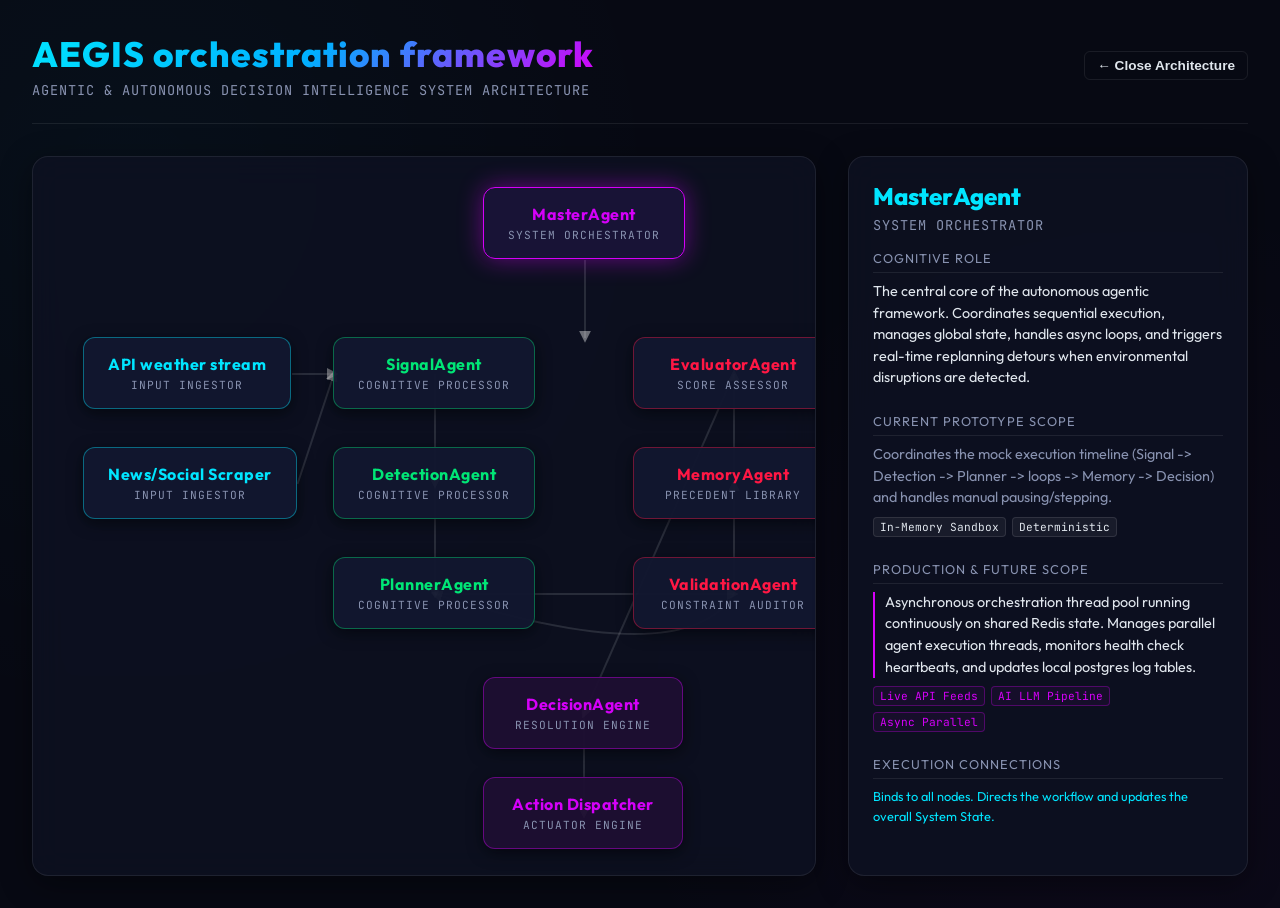
==== frontend/architecture.html @ 8988a990 "feat(architecture): add system architecture flowchart page and endpoint" ====
<!DOCTYPE html>
<html lang="en">
<head>
    <meta charset="UTF-8">
    <meta name="viewport" content="width=device-width, initial-scale=1.0">
    <title>AEGIS: System Architecture & Agentic Orchestration</title>
    <!-- Google Fonts -->
    <link rel="preconnect" href="https://fonts.googleapis.com">
    <link rel="preconnect" href="https://fonts.gstatic.com" crossorigin>
    <link href="https://fonts.googleapis.com/css2?family=JetBrains+Mono:wght@400;500;700&family=Outfit:wght@300;400;600;800&display=swap" rel="stylesheet">
    <style>
        :root {
            --bg-dark: #070913;
            --card-bg: rgba(13, 17, 34, 0.85);
            --border-color: rgba(255, 255, 255, 0.08);
            
            --color-cyan: #00e5ff;
            --color-green: #00e676;
            --color-amber: #ffea00;
            --color-red: #ff1744;
            --color-purple: #d500f9;
            --color-text: #e0e6ed;
            --color-text-dim: #8892b0;
            
            --font-outfit: 'Outfit', sans-serif;
            --font-mono: 'JetBrains Mono', monospace;
        }

        * {
            box-sizing: border-box;
            margin: 0;
            padding: 0;
        }

        body {
            background-color: var(--bg-dark);
            color: var(--color-text);
            font-family: var(--font-outfit);
            min-height: 100vh;
            overflow-x: hidden;
            background-image: 
                radial-gradient(circle at 10% 20%, rgba(0, 229, 255, 0.03) 0%, transparent 40%),
                radial-gradient(circle at 90% 80%, rgba(213, 0, 249, 0.03) 0%, transparent 40%);
            padding: 2rem;
        }

        .container {
            max-width: 1600px;
            margin: 0 auto;
        }

        header {
            margin-bottom: 2rem;
            border-bottom: 1px solid var(--border-color);
            padding-bottom: 1.5rem;
            display: flex;
            justify-content: space-between;
            align-items: center;
        }

        h1 {
            font-size: 2.2rem;
            font-weight: 800;
            letter-spacing: 1px;
            background: linear-gradient(135deg, var(--color-cyan) 0%, #00b0ff 50%, var(--color-purple) 100%);
            -webkit-background-clip: text;
            -webkit-text-fill-color: transparent;
        }

        .subtitle {
            font-family: var(--font-mono);
            font-size: 0.85rem;
            color: var(--color-text-dim);
            text-transform: uppercase;
            letter-spacing: 1px;
            margin-top: 5px;
        }

        .layout {
            display: grid;
            grid-template-columns: 1fr 400px;
            gap: 2rem;
            min-height: calc(100vh - 180px);
        }

        /* Flowchart Panel */
        .flowchart-panel {
            background: var(--card-bg);
            border: 1px solid var(--border-color);
            border-radius: 16px;
            padding: 2rem;
            position: relative;
            overflow: auto;
            min-height: 650px;
            box-shadow: 0 8px 32px 0 rgba(0, 0, 0, 0.4);
            backdrop-filter: blur(16px);
        }

        /* Node Styling */
        .node-group {
            position: absolute;
            display: flex;
            flex-direction: column;
            align-items: center;
            z-index: 10;
        }

        .node {
            background: rgba(18, 24, 48, 0.95);
            border: 1px solid rgba(255, 255, 255, 0.1);
            border-radius: 12px;
            padding: 1rem 1.5rem;
            min-width: 200px;
            text-align: center;
            cursor: pointer;
            box-shadow: 0 4px 15px rgba(0, 0, 0, 0.5);
            transition: all 0.3s cubic-bezier(0.4, 0, 0.2, 1);
        }

        .node:hover {
            border-color: var(--color-cyan);
            box-shadow: 0 0 20px rgba(0, 229, 255, 0.3);
            transform: translateY(-4px);
        }

        .node.active {
            border-color: var(--color-purple) !important;
            box-shadow: 0 0 25px rgba(213, 0, 249, 0.45) !important;
            background: rgba(26, 21, 56, 0.95) !important;
        }

        .node-title {
            font-weight: 700;
            font-size: 1rem;
            letter-spacing: 0.5px;
            margin-bottom: 4px;
        }

        .node-type {
            font-family: var(--font-mono);
            font-size: 0.7rem;
            text-transform: uppercase;
            letter-spacing: 1px;
            color: var(--color-text-dim);
        }

        /* Node Colors */
        .node-master .node { border-color: rgba(213, 0, 249, 0.4); background: rgba(30, 15, 50, 0.95); }
        .node-master .node-title { color: var(--color-purple); }
        
        .node-ingest .node { border-color: rgba(0, 229, 255, 0.4); }
        .node-ingest .node-title { color: var(--color-cyan); }

        .node-core .node { border-color: rgba(0, 230, 118, 0.4); }
        .node-core .node-title { color: var(--color-green); }

        .node-audit .node { border-color: rgba(255, 23, 68, 0.4); }
        .node-audit .node-title { color: var(--color-red); }

        /* SVG Connections Overlay */
        .connections-svg {
            position: absolute;
            top: 0;
            left: 0;
            width: 100%;
            height: 100%;
            z-index: 1;
            pointer-events: none;
        }

        .connection-line {
            fill: none;
            stroke: rgba(255, 255, 255, 0.12);
            stroke-width: 2;
            transition: stroke 0.3s ease, stroke-width 0.3s ease;
        }

        .connection-line.highlight {
            stroke: var(--color-cyan);
            stroke-width: 3;
            filter: drop-shadow(0 0 4px var(--color-cyan));
        }

        /* Details Side Panel */
        .details-panel {
            background: var(--card-bg);
            border: 1px solid var(--border-color);
            border-radius: 16px;
            padding: 1.5rem;
            display: flex;
            flex-direction: column;
            gap: 1.5rem;
            box-shadow: 0 8px 32px 0 rgba(0, 0, 0, 0.4);
            backdrop-filter: blur(16px);
            height: 100%;
        }

        .detail-section-title {
            font-size: 0.8rem;
            text-transform: uppercase;
            letter-spacing: 1px;
            color: var(--color-text-dim);
            border-bottom: 1px solid var(--border-color);
            padding-bottom: 6px;
            margin-bottom: 8px;
        }

        .detail-text {
            font-size: 0.9rem;
            line-height: 1.5;
            color: var(--color-text);
        }

        .detail-badge-group {
            display: flex;
            flex-wrap: wrap;
            gap: 6px;
            margin-top: 8px;
        }

        .detail-badge {
            background: rgba(255, 255, 255, 0.05);
            border: 1px solid rgba(255, 255, 255, 0.1);
            border-radius: 4px;
            padding: 2px 6px;
            font-size: 0.7rem;
            font-family: var(--font-mono);
        }

        .future-badge {
            border-color: rgba(213, 0, 249, 0.3);
            color: var(--color-purple);
            background: rgba(213, 0, 249, 0.05);
        }

        .btn-back {
            background: transparent;
            border: 1px solid var(--border-color);
            color: var(--color-text);
            padding: 6px 12px;
            border-radius: 6px;
            cursor: pointer;
            font-weight: 600;
            font-size: 0.85rem;
            transition: all 0.3s ease;
        }

        .btn-back:hover {
            border-color: var(--color-cyan);
            color: var(--color-cyan);
        }

        /* Positions of nodes manually set to form a grid */
        #node-master { top: 30px; left: 450px; }
        
        /* Input/Ingestion Column */
        #node-weather { top: 180px; left: 50px; }
        #node-unrest { top: 290px; left: 50px; }
        
        /* Pipeline Flow */
        #node-signal { top: 180px; left: 300px; }
        #node-detection { top: 290px; left: 300px; }
        #node-planner { top: 400px; left: 300px; }
        
        /* Auditing & Evaluation */
        #node-validation { top: 400px; left: 600px; }
        #node-memory { top: 290px; left: 600px; }
        #node-evaluator { top: 180px; left: 600px; }
        
        /* Final Output */
        #node-decision { top: 520px; left: 450px; }
        #node-dispatch { top: 620px; left: 450px; }
    </style>
</head>
<body>
    <div class="container">
        <header>
            <div>
                <h1>AEGIS orchestration framework</h1>
                <div class="subtitle">Agentic & Autonomous Decision Intelligence System Architecture</div>
            </div>
            <button class="btn-back" onclick="window.close()">← Close Architecture</button>
        </header>

        <div class="layout">
            <!-- Flowchart Canvas -->
            <div class="flowchart-panel" id="canvas-container">
                <svg class="connections-svg" id="svg-canvas">
                    <!-- Connections will be drawn dynamically -->
                </svg>

                <!-- ORCHESTRATOR -->
                <div class="node-group node-master" id="node-master" data-node="master">
                    <div class="node">
                        <div class="node-title">MasterAgent</div>
                        <div class="node-type">System Orchestrator</div>
                    </div>
                </div>

                <!-- INPUT INGESTORS -->
                <div class="node-group node-ingest" id="node-weather" data-node="weather">
                    <div class="node">
                        <div class="node-title">API weather stream</div>
                        <div class="node-type">Input Ingestor</div>
                    </div>
                </div>
                <div class="node-group node-ingest" id="node-unrest" data-node="unrest">
                    <div class="node">
                        <div class="node-title">News/Social Scraper</div>
                        <div class="node-type">Input Ingestor</div>
                    </div>
                </div>

                <!-- PIPELINE PROCESSORS -->
                <div class="node-group node-core" id="node-signal" data-node="signal">
                    <div class="node">
                        <div class="node-title">SignalAgent</div>
                        <div class="node-type">Cognitive Processor</div>
                    </div>
                </div>
                <div class="node-group node-core" id="node-detection" data-node="detection">
                    <div class="node">
                        <div class="node-title">DetectionAgent</div>
                        <div class="node-type">Cognitive Processor</div>
                    </div>
                </div>
                <div class="node-group node-core" id="node-planner" data-node="planner">
                    <div class="node">
                        <div class="node-title">PlannerAgent</div>
                        <div class="node-type">Cognitive Processor</div>
                    </div>
                </div>

                <!-- AUDITING & EVALUATION -->
                <div class="node-group node-audit" id="node-validation" data-node="validation">
                    <div class="node">
                        <div class="node-title">ValidationAgent</div>
                        <div class="node-type">Constraint Auditor</div>
                    </div>
                </div>
                <div class="node-group node-audit" id="node-memory" data-node="memory">
                    <div class="node">
                        <div class="node-title">MemoryAgent</div>
                        <div class="node-type">Precedent Library</div>
                    </div>
                </div>
                <div class="node-group node-audit" id="node-evaluator" data-node="evaluator">
                    <div class="node">
                        <div class="node-title">EvaluatorAgent</div>
                        <div class="node-type">Score Assessor</div>
                    </div>
                </div>

                <!-- FINAL OUTPUT & ACTUATION -->
                <div class="node-group node-master" id="node-decision" data-node="decision">
                    <div class="node">
                        <div class="node-title">DecisionAgent</div>
                        <div class="node-type">Resolution Engine</div>
                    </div>
                </div>
                <div class="node-group node-master" id="node-dispatch" data-node="dispatch">
                    <div class="node">
                        <div class="node-title">Action Dispatcher</div>
                        <div class="node-type">Actuator Engine</div>
                    </div>
                </div>
            </div>

            <!-- Details Panel -->
            <div class="details-panel" id="details-panel">
                <div style="text-align: center; margin-top: 5rem; color: var(--color-text-dim);">
                    <p style="font-size: 1.5rem; margin-bottom: 1rem;">📐</p>
                    <p>Click on any architectural node to view details on its connections, role, and main project scope.</p>
                </div>
            </div>
        </div>
    </div>

    <script>
        const nodesData = {
            master: {
                title: "MasterAgent",
                type: "System Orchestrator",
                role: "The central core of the autonomous agentic framework. Coordinates sequential execution, manages global state, handles async loops, and triggers real-time replanning detours when environmental disruptions are detected.",
                prototype: "Coordinates the mock execution timeline (Signal -> Detection -> Planner -> loops -> Memory -> Decision) and handles manual pausing/stepping.",
                future: "Asynchronous orchestration thread pool running continuously on shared Redis state. Manages parallel agent execution threads, monitors health check heartbeats, and updates local postgres log tables.",
                connections: "Binds to all nodes. Directs the workflow and updates the overall System State."
            },
            weather: {
                title: "API Weather Feeds",
                type: "Input Ingestor",
                role: "An automated external ingestion layer designed to feed real-time environmental data streams directly into the decision pipelines.",
                prototype: "Ingests preset rainfall rates (mm/h) and water level estimates (meters) depending on the selected Scenario Variant (A/B/C).",
                future: "Live external integrations with NOAA, OpenWeatherMap APIs, and IoT water level sensors located along vulnerable rivers to fetch real-time indicators every 60 seconds.",
                connections: "Feeds normalized water and rainfall metrics to the SignalAgent."
            },
            unrest: {
                title: "News & Social Scraper",
                type: "Input Ingestor",
                role: "Autonomous ingestion stream that monitors crowd unrest, social strikes, and incident anomalies to alert local dispatchers.",
                prototype: "Simulates crowd size and unrest indices (0 to 100) based on selected presets, with manual injections like Bridge Collapse or Riot Outbreak.",
                future: "Active web scrapers connecting to the X (Twitter) API, local news RSS feeds, and Reddit forums to extract real-time crowd agitation, public sentiment, and geological news spikes using LLM parsing.",
                connections: "Feeds normalized unrest indices and disruption markers to the SignalAgent."
            },
            signal: {
                title: "SignalAgent",
                type: "Cognitive Processor",
                role: "Receives raw environmental and social feeds, filters noise, normalizes metrics, and maps coordinates to prepare data structures for threat detection.",
                prototype: "Maps simple rainfall and unrest variables to TaskState.",
                future: "Geospatial vector mapping, aligning localized IoT sensors with sector zones on GIS coordinates.",
                connections: "Receives feeds from Ingestors; feeds normalized variables to DetectionAgent."
            },
            detection: {
                title: "DetectionAgent",
                type: "Cognitive Processor",
                role: "Calculates the multi-hazard severity index, detects limit breaches, and escalates the Alert State (Green, Amber, Red) based on predefined risk curves.",
                prototype: "Computes a static threat severity index using standard hazard thresholds.",
                future: "LSTM-based predictive threat curve forecasting, predicting river breaches and crowd escalation indices 3 hours before they happen.",
                connections: "Receives inputs from SignalAgent; triggers alert signals to MasterAgent."
            },
            planner: {
                title: "PlannerAgent",
                type: "Cognitive Processor",
                role: "Drafts multiple alternative evacuation and safety plans (Fastest, Safest, Balanced) based on active resource parameters.",
                prototype: "Returns 3 structured plan presets using standard descriptions, costs, durations, and steps.",
                future: "Active GPT-4/Claude LLM calls generating custom action sequences, resource allocation tables, and customized step durations in real-time based on the exact telemetry profile.",
                connections: "Receives inputs from DetectionAgent; passes drafted plans to ValidationAgent."
            },
            validation: {
                title: "ValidationAgent",
                type: "Constraint Auditor",
                role: "Audits plans against hard constraints (e.g. max budget limits, safety risk limits, and escort requirements) and flags compliance failures.",
                prototype: "Enforces a $220k budget ceiling, risk limit of 4.0, and checks for tactical escorts when unrest exceeds 70%. Triggers a correction loop back to the planner on failure.",
                future: "Complex legal rule compliance engine mapping state evacuation rules, military protocols, and real-time helicopter wind limits.",
                connections: "Audits output from PlannerAgent; loops back to Planner on failure; passes verified plans to MemoryAgent."
            },
            memory: {
                title: "MemoryAgent",
                type: "Precedent Library",
                role: "Queries historical case databases, calculates vector similarity distances relative to current crisis parameters, and retrieves matching outcomes to recommend strategies.",
                prototype: "Compares current metrics against 3 historic crisis cases (CASE-101, 102, 103), boosting matching plan scores by +5.0 points.",
                future: "Vector databases (like Pinecone/Milvus) storing thousands of global disaster outcomes, providing advanced case-based retrieval.",
                connections: "Receives audited plans; updates plan scores with memory boosts; feeds to EvaluatorAgent."
            },
            evaluator: {
                title: "EvaluatorAgent",
                type: "Score Assessor",
                role: "Performs multi-criteria assessment of all valid plans using weighted variables (e.g., speed, safety, cost, population coverage).",
                prototype: "Calculates aggregate scores mathematically using weights defined in config.",
                future: "LLM-driven qualitative scoring matching environmental variables and historical efficiency metrics.",
                connections: "Receives boosted evaluations; calculates final score matrix; feeds to DecisionAgent."
            },
            decision: {
                title: "DecisionAgent",
                type: "Resolution Engine",
                role: "Final arbiter of the system. Resolves rankings, selected optimal recommendations, explains rejected alternatives, and drafts fallback instructions if all plans fail validation.",
                prototype: "Invokes mock LLM to rank the plans, justify choice, and supply fallback escalation text under Variant C.",
                future: "Multi-modal deliberative LLM agent analyzing live drone feeds, budget spreadsheets, and compliance audits to generate comprehensive mission briefings and explainability reports.",
                connections: "Receives final scoring matrix; publishes recommendation; feeds to Action Dispatcher."
            },
            dispatch: {
                title: "Action Dispatcher",
                type: "Actuator Engine",
                role: "Translates the recommended strategy into physical actions, triggers warning dispatch systems, and allocates rescue assets.",
                prototype: "Displays selected strategy and step details on the dashboard UI.",
                future: "Automated API warning alerts (SMS/EAS broadcast), triggers smart contracts for emergency budget release, and dispatches GPS waypoint routes to autonomous drones and emergency vehicles.",
                connections: "Receives recommendation from DecisionAgent; executes actions in the environment."
            }
        };

        // Draw connections
        const connections = [
            { from: 'node-master', to: 'node-signal' },
            { from: 'node-weather', to: 'node-signal' },
            { from: 'node-unrest', to: 'node-signal' },
            { from: 'node-signal', to: 'node-detection' },
            { from: 'node-detection', to: 'node-planner' },
            { from: 'node-planner', to: 'node-validation' },
            { from: 'node-validation', to: 'node-planner', loop: true }, // loop back
            { from: 'node-validation', to: 'node-memory' },
            { from: 'node-memory', to: 'node-evaluator' },
            { from: 'node-evaluator', to: 'node-decision' },
            { from: 'node-decision', to: 'node-dispatch' }
        ];

        function drawConnections() {
            const svg = document.getElementById('svg-canvas');
            svg.innerHTML = ''; // Clear previous

            // Add arrow markers
            const defs = document.createElementNS("http://www.w3.org/2000/svg", "defs");
            defs.innerHTML = `
                <marker id="arrow" viewBox="0 0 10 10" refX="6" refY="5" markerWidth="6" markerHeight="6" orient="auto-start-reverse">
                    <path d="M 0 0 L 10 5 L 0 10 z" fill="rgba(255,255,255,0.4)" />
                </marker>
                <marker id="arrow-highlight" viewBox="0 0 10 10" refX="6" refY="5" markerWidth="6" markerHeight="6" orient="auto-start-reverse">
                    <path d="M 0 0 L 10 5 L 0 10 z" fill="#00e5ff" />
                </marker>
            `;
            svg.appendChild(defs);

            connections.forEach((conn, index) => {
                const fromEl = document.getElementById(conn.from);
                const toEl = document.getElementById(conn.to);
                
                if (!fromEl || !toEl) return;

                const fromRect = fromEl.getBoundingClientRect();
                const toRect = toEl.getBoundingClientRect();
                const canvasRect = document.getElementById('canvas-container').getBoundingClientRect();

                // Compute local coordinates relative to the canvas container
                const x1 = (fromRect.left - canvasRect.left) + fromRect.width / 2;
                const y1 = (fromRect.top - canvasRect.top) + fromRect.height / 2;
                const x2 = (toRect.left - canvasRect.left) + toRect.width / 2;
                const y2 = (toRect.top - canvasRect.top) + toRect.height / 2;

                const path = document.createElementNS("http://www.w3.org/2000/svg", "path");
                
                let dStr = "";
                if (conn.loop) {
                    // Loop line (Validation -> Planner curve)
                    const controlX = (x1 + x2) / 2 + 100;
                    const controlY = (y1 + y2) / 2 + 80;
                    dStr = `M ${x1} ${y1} Q ${controlX} ${controlY} ${x2} ${y2}`;
                } else {
                    // Straight or orthogonal line
                    if (conn.from === 'node-weather' || conn.from === 'node-unrest') {
                        // Inflow bends
                        dStr = `M ${x1 + fromRect.width/2} ${y1} L ${x2 - toRect.width/2} ${y2}`;
                    } else if (conn.from === 'node-master') {
                        // Master controls down
                        dStr = `M ${x1} ${y1 + fromRect.height/2} L ${x1} ${y2 - toRect.height/2}`;
                    } else {
                        // Standard sequential flows
                        dStr = `M ${x1} ${y1} L ${x2} ${y2}`;
                    }
                }

                path.setAttribute("d", dStr);
                path.setAttribute("class", "connection-line");
                path.setAttribute("id", `line-${index}`);
                path.setAttribute("marker-end", "url(#arrow)");
                svg.appendChild(path);
            });
        }

        // Handle Details Panel rendering
        function showNodeDetails(nodeId) {
            const data = nodesData[nodeId];
            if (!data) return;

            // Update active state on nodes
            document.querySelectorAll('.node-group').forEach(el => el.querySelector('.node').classList.remove('active'));
            document.getElementById(`node-${nodeId}`).querySelector('.node').classList.add('active');

            const panel = document.getElementById('details-panel');
            panel.innerHTML = `
                <div>
                    <h2 style="font-size: 1.5rem; font-weight: 800; color: var(--color-cyan); margin-bottom: 4px;">${data.title}</h2>
                    <div class="subtitle" style="margin-bottom: 1rem;">${data.type}</div>
                    
                    <div class="detail-section-title">Cognitive Role</div>
                    <p class="detail-text">${data.role}</p>
                </div>

                <div>
                    <div class="detail-section-title">Current Prototype Scope</div>
                    <p class="detail-text" style="color: var(--color-text-dim);">${data.prototype}</p>
                    <div class="detail-badge-group">
                        <span class="detail-badge">In-Memory Sandbox</span>
                        <span class="detail-badge">Deterministic</span>
                    </div>
                </div>

                <div>
                    <div class="detail-section-title">Production & Future Scope</div>
                    <p class="detail-text" style="border-left: 2px solid var(--color-purple); padding-left: 10px;">${data.future}</p>
                    <div class="detail-badge-group">
                        <span class="detail-badge future-badge">Live API Feeds</span>
                        <span class="detail-badge future-badge">AI LLM Pipeline</span>
                        <span class="detail-badge future-badge">Async Parallel</span>
                    </div>
                </div>

                <div>
                    <div class="detail-section-title">Execution Connections</div>
                    <p class="detail-text font-mono" style="font-size: 0.8rem; color: var(--color-cyan);">${data.connections}</p>
                </div>
            `;

            // Highlight connection lines
            document.querySelectorAll('.connection-line').forEach(line => line.classList.remove('highlight'));
            connections.forEach((conn, index) => {
                if (conn.from === `node-${nodeId}` || conn.to === `node-${nodeId}`) {
                    const line = document.getElementById(`line-${index}`);
                    if (line) {
                        line.classList.add('highlight');
                        line.setAttribute("marker-end", "url(#arrow-highlight)");
                    }
                } else {
                    const line = document.getElementById(`line-${index}`);
                    if (line) {
                        line.setAttribute("marker-end", "url(#arrow)");
                    }
                }
            });
        }

        // Event Listeners
        document.querySelectorAll('.node-group').forEach(el => {
            el.addEventListener('click', () => {
                const nodeKey = el.getAttribute('data-node');
                showNodeDetails(nodeKey);
            });
        });

        // Initialize Canvas
        window.addEventListener('load', () => {
            drawConnections();
            // Default select orchestrator
            showNodeDetails('master');
        });
        
        window.addEventListener('resize', drawConnections);
    </script>
</body>
</html>
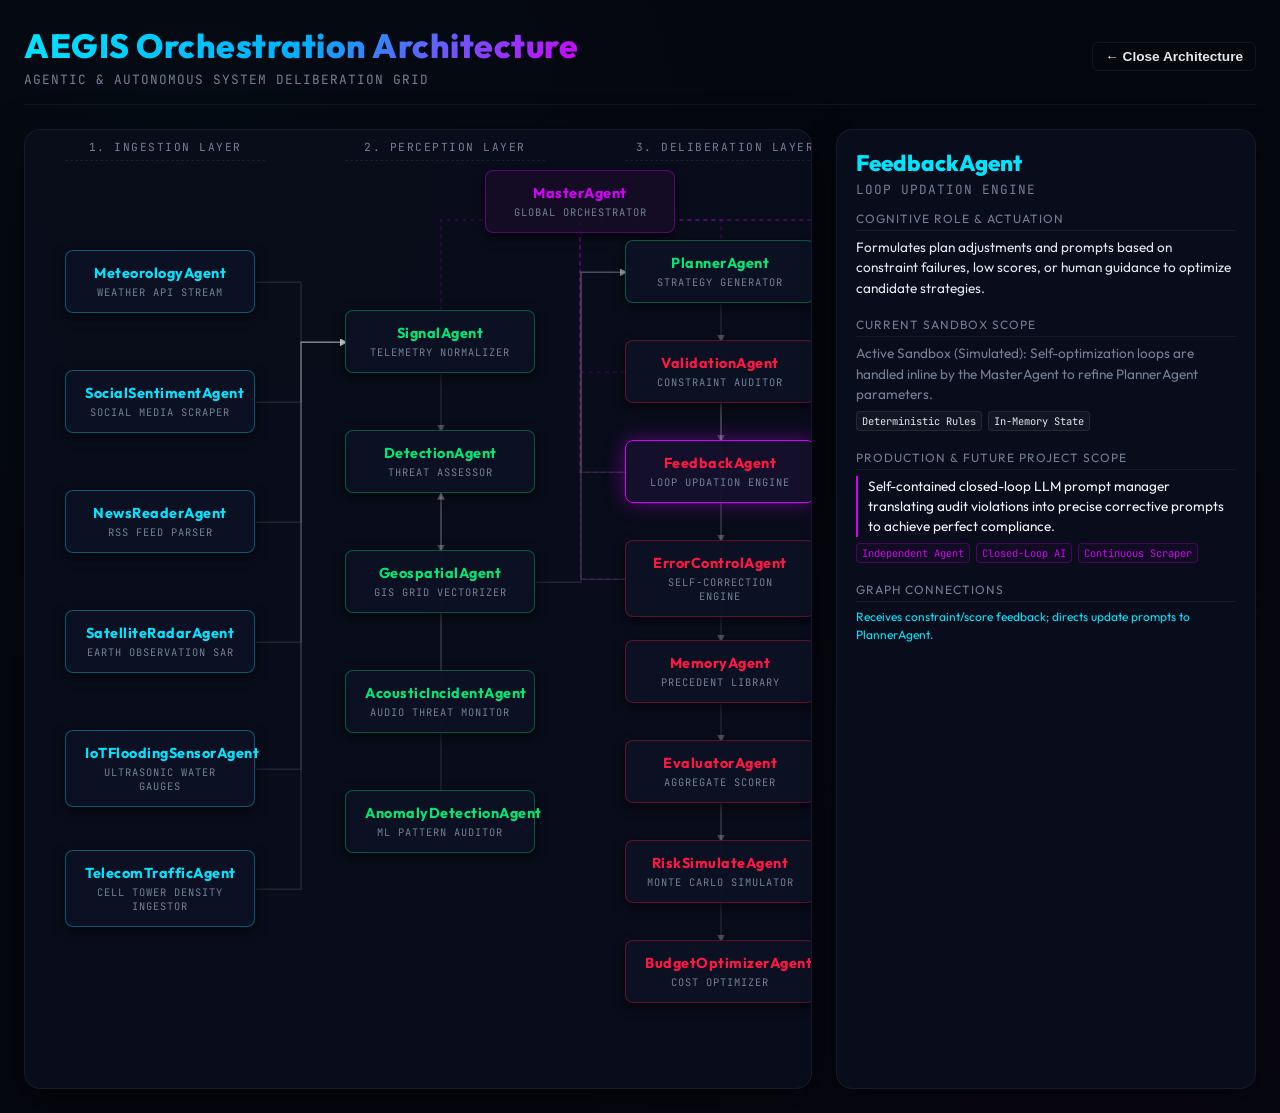
==== commit 5451cb92: "upgrade system architecture to formal 25-agent orthogonal flowchart" ====
--- a/frontend/architecture.html
+++ b/frontend/architecture.html
@@ -3,24 +3,24 @@
 <head>
     <meta charset="UTF-8">
     <meta name="viewport" content="width=device-width, initial-scale=1.0">
-    <title>AEGIS: System Architecture & Agentic Orchestration</title>
+    <title>AEGIS: Enterprise Agentic Orchestration Architecture</title>
     <!-- Google Fonts -->
     <link rel="preconnect" href="https://fonts.googleapis.com">
     <link rel="preconnect" href="https://fonts.gstatic.com" crossorigin>
     <link href="https://fonts.googleapis.com/css2?family=JetBrains+Mono:wght@400;500;700&family=Outfit:wght@300;400;600;800&display=swap" rel="stylesheet">
     <style>
         :root {
-            --bg-dark: #070913;
-            --card-bg: rgba(13, 17, 34, 0.85);
-            --border-color: rgba(255, 255, 255, 0.08);
+            --bg-dark: #05070f;
+            --card-bg: rgba(10, 14, 28, 0.9);
+            --border-color: rgba(255, 255, 255, 0.06);
             
             --color-cyan: #00e5ff;
             --color-green: #00e676;
             --color-amber: #ffea00;
             --color-red: #ff1744;
             --color-purple: #d500f9;
-            --color-text: #e0e6ed;
-            --color-text-dim: #8892b0;
+            --color-text: #e2e8f0;
+            --color-text-dim: #718096;
             
             --font-outfit: 'Outfit', sans-serif;
             --font-mono: 'JetBrains Mono', monospace;
@@ -39,29 +39,29 @@
             min-height: 100vh;
             overflow-x: hidden;
             background-image: 
-                radial-gradient(circle at 10% 20%, rgba(0, 229, 255, 0.03) 0%, transparent 40%),
-                radial-gradient(circle at 90% 80%, rgba(213, 0, 249, 0.03) 0%, transparent 40%);
-            padding: 2rem;
+                radial-gradient(circle at 15% 15%, rgba(0, 229, 255, 0.02) 0%, transparent 40%),
+                radial-gradient(circle at 85% 85%, rgba(213, 0, 249, 0.02) 0%, transparent 40%);
+            padding: 1.5rem;
         }
 
         .container {
-            max-width: 1600px;
+            max-width: 1720px;
             margin: 0 auto;
         }
 
         header {
-            margin-bottom: 2rem;
+            margin-bottom: 1.5rem;
             border-bottom: 1px solid var(--border-color);
-            padding-bottom: 1.5rem;
+            padding-bottom: 1rem;
             display: flex;
             justify-content: space-between;
             align-items: center;
         }
 
         h1 {
-            font-size: 2.2rem;
+            font-size: 2.1rem;
             font-weight: 800;
-            letter-spacing: 1px;
+            letter-spacing: 0.5px;
             background: linear-gradient(135deg, var(--color-cyan) 0%, #00b0ff 50%, var(--color-purple) 100%);
             -webkit-background-clip: text;
             -webkit-text-fill-color: transparent;
@@ -69,31 +69,52 @@
 
         .subtitle {
             font-family: var(--font-mono);
-            font-size: 0.85rem;
+            font-size: 0.8rem;
             color: var(--color-text-dim);
             text-transform: uppercase;
             letter-spacing: 1px;
-            margin-top: 5px;
+            margin-top: 4px;
         }
 
         .layout {
             display: grid;
-            grid-template-columns: 1fr 400px;
-            gap: 2rem;
-            min-height: calc(100vh - 180px);
-        }
-
-        /* Flowchart Panel */
+            grid-template-columns: 1fr 420px;
+            gap: 1.5rem;
+            min-height: calc(100vh - 160px);
+        }
+
+/* Flowchart Panel */
         .flowchart-panel {
             background: var(--card-bg);
             border: 1px solid var(--border-color);
             border-radius: 16px;
-            padding: 2rem;
             position: relative;
             overflow: auto;
-            min-height: 650px;
-            box-shadow: 0 8px 32px 0 rgba(0, 0, 0, 0.4);
+            min-height: 960px;
+            box-shadow: 0 12px 40px 0 rgba(0, 0, 0, 0.55);
             backdrop-filter: blur(16px);
+        }
+
+        /* Column Headers for Formal Architecture Layout */
+        .column-headers {
+            position: absolute;
+            top: 10px;
+            left: 0;
+            width: 100%;
+            z-index: 5;
+            pointer-events: none;
+        }
+
+        .column-header {
+            width: 200px;
+            text-align: center;
+            font-size: 0.7rem;
+            font-family: var(--font-mono);
+            text-transform: uppercase;
+            letter-spacing: 1.5px;
+            color: var(--color-text-dim);
+            border-bottom: 1px dashed rgba(255, 255, 255, 0.08);
+            padding-bottom: 6px;
         }
 
         /* Node Styling */
@@ -106,55 +127,55 @@
         }
 
         .node {
-            background: rgba(18, 24, 48, 0.95);
-            border: 1px solid rgba(255, 255, 255, 0.1);
-            border-radius: 12px;
-            padding: 1rem 1.5rem;
-            min-width: 200px;
+            background: rgba(12, 17, 35, 0.95);
+            border: 1px solid rgba(255, 255, 255, 0.08);
+            border-radius: 8px;
+            padding: 0.8rem 1.2rem;
+            width: 190px;
             text-align: center;
             cursor: pointer;
-            box-shadow: 0 4px 15px rgba(0, 0, 0, 0.5);
-            transition: all 0.3s cubic-bezier(0.4, 0, 0.2, 1);
+            box-shadow: 0 4px 12px rgba(0, 0, 0, 0.6);
+            transition: all 0.25s cubic-bezier(0.2, 0.8, 0.2, 1);
         }
 
         .node:hover {
             border-color: var(--color-cyan);
-            box-shadow: 0 0 20px rgba(0, 229, 255, 0.3);
-            transform: translateY(-4px);
+            box-shadow: 0 0 18px rgba(0, 229, 255, 0.25);
+            transform: translateY(-2px);
         }
 
         .node.active {
             border-color: var(--color-purple) !important;
-            box-shadow: 0 0 25px rgba(213, 0, 249, 0.45) !important;
-            background: rgba(26, 21, 56, 0.95) !important;
+            box-shadow: 0 0 20px rgba(213, 0, 249, 0.4) !important;
+            background: rgba(22, 17, 46, 0.95) !important;
         }
 
         .node-title {
             font-weight: 700;
-            font-size: 1rem;
+            font-size: 0.9rem;
             letter-spacing: 0.5px;
-            margin-bottom: 4px;
+            margin-bottom: 3px;
         }
 
         .node-type {
             font-family: var(--font-mono);
-            font-size: 0.7rem;
+            font-size: 0.65rem;
             text-transform: uppercase;
             letter-spacing: 1px;
             color: var(--color-text-dim);
         }
 
         /* Node Colors */
-        .node-master .node { border-color: rgba(213, 0, 249, 0.4); background: rgba(30, 15, 50, 0.95); }
+        .node-master .node { border-color: rgba(213, 0, 249, 0.35); background: rgba(22, 13, 38, 0.95); }
         .node-master .node-title { color: var(--color-purple); }
         
-        .node-ingest .node { border-color: rgba(0, 229, 255, 0.4); }
+        .node-ingest .node { border-color: rgba(0, 229, 255, 0.35); }
         .node-ingest .node-title { color: var(--color-cyan); }
 
-        .node-core .node { border-color: rgba(0, 230, 118, 0.4); }
+        .node-core .node { border-color: rgba(0, 230, 118, 0.35); }
         .node-core .node-title { color: var(--color-green); }
 
-        .node-audit .node { border-color: rgba(255, 23, 68, 0.4); }
+        .node-audit .node { border-color: rgba(255, 23, 68, 0.35); }
         .node-audit .node-title { color: var(--color-red); }
 
         /* SVG Connections Overlay */
@@ -170,15 +191,15 @@
 
         .connection-line {
             fill: none;
-            stroke: rgba(255, 255, 255, 0.12);
-            stroke-width: 2;
-            transition: stroke 0.3s ease, stroke-width 0.3s ease;
+            stroke: rgba(255, 255, 255, 0.1);
+            stroke-width: 1.5;
+            transition: stroke 0.2s ease, stroke-width 0.2s ease;
         }
 
         .connection-line.highlight {
             stroke: var(--color-cyan);
-            stroke-width: 3;
-            filter: drop-shadow(0 0 4px var(--color-cyan));
+            stroke-width: 2.5;
+            filter: drop-shadow(0 0 3px var(--color-cyan));
         }
 
         /* Details Side Panel */
@@ -186,27 +207,27 @@
             background: var(--card-bg);
             border: 1px solid var(--border-color);
             border-radius: 16px;
-            padding: 1.5rem;
+            padding: 1.2rem;
             display: flex;
             flex-direction: column;
-            gap: 1.5rem;
-            box-shadow: 0 8px 32px 0 rgba(0, 0, 0, 0.4);
+            gap: 1.2rem;
+            box-shadow: 0 8px 32px 0 rgba(0, 0, 0, 0.45);
             backdrop-filter: blur(16px);
             height: 100%;
         }
 
         .detail-section-title {
-            font-size: 0.8rem;
+            font-size: 0.75rem;
             text-transform: uppercase;
             letter-spacing: 1px;
             color: var(--color-text-dim);
             border-bottom: 1px solid var(--border-color);
-            padding-bottom: 6px;
-            margin-bottom: 8px;
+            padding-bottom: 4px;
+            margin-bottom: 6px;
         }
 
         .detail-text {
-            font-size: 0.9rem;
+            font-size: 0.85rem;
             line-height: 1.5;
             color: var(--color-text);
         }
@@ -215,22 +236,22 @@
             display: flex;
             flex-wrap: wrap;
             gap: 6px;
-            margin-top: 8px;
+            margin-top: 6px;
         }
 
         .detail-badge {
-            background: rgba(255, 255, 255, 0.05);
-            border: 1px solid rgba(255, 255, 255, 0.1);
+            background: rgba(255, 255, 255, 0.04);
+            border: 1px solid rgba(255, 255, 255, 0.08);
             border-radius: 4px;
-            padding: 2px 6px;
-            font-size: 0.7rem;
+            padding: 2px 5px;
+            font-size: 0.65rem;
             font-family: var(--font-mono);
         }
 
         .future-badge {
-            border-color: rgba(213, 0, 249, 0.3);
+            border-color: rgba(213, 0, 249, 0.25);
             color: var(--color-purple);
-            background: rgba(213, 0, 249, 0.05);
+            background: rgba(213, 0, 249, 0.04);
         }
 
         .btn-back {
@@ -250,34 +271,49 @@
             color: var(--color-cyan);
         }
 
-        /* Positions of nodes manually set to form a grid */
-        #node-master { top: 30px; left: 450px; }
-        
-        /* Input/Ingestion Column */
-        #node-weather { top: 180px; left: 50px; }
-        #node-unrest { top: 290px; left: 50px; }
-        
-        /* Pipeline Flow */
-        #node-signal { top: 180px; left: 300px; }
-        #node-detection { top: 290px; left: 300px; }
-        #node-planner { top: 400px; left: 300px; }
-        
-        /* Auditing & Evaluation */
-        #node-validation { top: 400px; left: 600px; }
-        #node-memory { top: 290px; left: 600px; }
-        #node-evaluator { top: 180px; left: 600px; }
-        
-        /* Final Output */
-        #node-decision { top: 520px; left: 450px; }
-        #node-dispatch { top: 620px; left: 450px; }
+        /* 4-Column Layout Coordinates (Formal Grid) */
+        /* Header Orch */
+        #node-master { top: 40px; left: 460px; }
+
+        /* Col 1: Ingestion Layer (left: 40px) */
+        #node-weather { top: 120px; left: 40px; }
+        #node-unrest { top: 240px; left: 40px; }
+        #node-news { top: 360px; left: 40px; }
+        #node-satellite { top: 480px; left: 40px; }
+        #node-iot { top: 600px; left: 40px; }
+        #node-telecom { top: 720px; left: 40px; }
+
+        /* Col 2: Perception Layer (left: 320px) */
+        #node-signal { top: 180px; left: 320px; }
+        #node-detection { top: 300px; left: 320px; }
+        #node-geospatial { top: 420px; left: 320px; }
+        #node-acoustic { top: 540px; left: 320px; }
+        #node-anomaly { top: 660px; left: 320px; }
+
+        /* Col 3: Deliberation Layer (left: 600px) */
+        #node-planner { top: 110px; left: 600px; }
+        #node-validation { top: 210px; left: 600px; }
+        #node-feedback { top: 310px; left: 600px; }
+        #node-error-control { top: 410px; left: 600px; }
+        #node-memory { top: 510px; left: 600px; }
+        #node-evaluator { top: 610px; left: 600px; }
+        #node-risk-sim { top: 710px; left: 600px; }
+        #node-budget-opt { top: 810px; left: 600px; }
+
+        /* Col 4: Actuation Layer (left: 880px) */
+        #node-decision { top: 180px; left: 880px; }
+        #node-dispatch { top: 300px; left: 880px; }
+        #node-broadcast { top: 420px; left: 880px; }
+        #node-drone { top: 540px; left: 880px; }
+        #node-logistics { top: 660px; left: 880px; }
     </style>
 </head>
 <body>
     <div class="container">
         <header>
             <div>
-                <h1>AEGIS orchestration framework</h1>
-                <div class="subtitle">Agentic & Autonomous Decision Intelligence System Architecture</div>
+                <h1>AEGIS Orchestration Architecture</h1>
+                <div class="subtitle">Agentic & Autonomous System Deliberation Grid</div>
             </div>
             <button class="btn-back" onclick="window.close()">← Close Architecture</button>
         </header>
@@ -285,59 +321,120 @@
         <div class="layout">
             <!-- Flowchart Canvas -->
             <div class="flowchart-panel" id="canvas-container">
+                <div class="column-headers">
+                    <div class="column-header" style="position: absolute; left: 40px;">1. Ingestion Layer</div>
+                    <div class="column-header" style="position: absolute; left: 320px;">2. Perception Layer</div>
+                    <div class="column-header" style="position: absolute; left: 600px;">3. Deliberation Layer</div>
+                    <div class="column-header" style="position: absolute; left: 880px;">4. Actuation Layer</div>
+                </div>
+
                 <svg class="connections-svg" id="svg-canvas">
-                    <!-- Connections will be drawn dynamically -->
+                    <!-- Connections drawn dynamically -->
                 </svg>
 
                 <!-- ORCHESTRATOR -->
                 <div class="node-group node-master" id="node-master" data-node="master">
                     <div class="node">
                         <div class="node-title">MasterAgent</div>
-                        <div class="node-type">System Orchestrator</div>
-                    </div>
-                </div>
-
-                <!-- INPUT INGESTORS -->
+                        <div class="node-type">Global Orchestrator</div>
+                    </div>
+                </div>
+
+                <!-- LAYER 1: INGESTION -->
                 <div class="node-group node-ingest" id="node-weather" data-node="weather">
                     <div class="node">
-                        <div class="node-title">API weather stream</div>
-                        <div class="node-type">Input Ingestor</div>
+                        <div class="node-title">MeteorologyAgent</div>
+                        <div class="node-type">Weather API Stream</div>
                     </div>
                 </div>
                 <div class="node-group node-ingest" id="node-unrest" data-node="unrest">
                     <div class="node">
-                        <div class="node-title">News/Social Scraper</div>
-                        <div class="node-type">Input Ingestor</div>
-                    </div>
-                </div>
-
-                <!-- PIPELINE PROCESSORS -->
+                        <div class="node-title">SocialSentimentAgent</div>
+                        <div class="node-type">Social Media Scraper</div>
+                    </div>
+                </div>
+                <div class="node-group node-ingest" id="node-news" data-node="news">
+                    <div class="node">
+                        <div class="node-title">NewsReaderAgent</div>
+                        <div class="node-type">RSS Feed Parser</div>
+                    </div>
+                </div>
+                <div class="node-group node-ingest" id="node-satellite" data-node="satellite">
+                    <div class="node">
+                        <div class="node-title">SatelliteRadarAgent</div>
+                        <div class="node-type">Earth Observation SAR</div>
+                    </div>
+                </div>
+                <div class="node-group node-ingest" id="node-iot" data-node="iot">
+                    <div class="node">
+                        <div class="node-title">IoTFloodingSensorAgent</div>
+                        <div class="node-type">Ultrasonic Water Gauges</div>
+                    </div>
+                </div>
+                <div class="node-group node-ingest" id="node-telecom" data-node="telecom">
+                    <div class="node">
+                        <div class="node-title">TelecomTrafficAgent</div>
+                        <div class="node-type">Cell Tower Density Ingestor</div>
+                    </div>
+                </div>
+
+                <!-- LAYER 2: PERCEPTION -->
                 <div class="node-group node-core" id="node-signal" data-node="signal">
                     <div class="node">
                         <div class="node-title">SignalAgent</div>
-                        <div class="node-type">Cognitive Processor</div>
+                        <div class="node-type">Telemetry Normalizer</div>
                     </div>
                 </div>
                 <div class="node-group node-core" id="node-detection" data-node="detection">
                     <div class="node">
                         <div class="node-title">DetectionAgent</div>
-                        <div class="node-type">Cognitive Processor</div>
-                    </div>
-                </div>
+                        <div class="node-type">Threat Assessor</div>
+                    </div>
+                </div>
+                <div class="node-group node-core" id="node-geospatial" data-node="geospatial">
+                    <div class="node">
+                        <div class="node-title">GeospatialAgent</div>
+                        <div class="node-type">GIS Grid Vectorizer</div>
+                    </div>
+                </div>
+                <div class="node-group node-core" id="node-acoustic" data-node="acoustic">
+                    <div class="node">
+                        <div class="node-title">AcousticIncidentAgent</div>
+                        <div class="node-type">Audio Threat Monitor</div>
+                    </div>
+                </div>
+                <div class="node-group node-core" id="node-anomaly" data-node="anomaly">
+                    <div class="node">
+                        <div class="node-title">AnomalyDetectionAgent</div>
+                        <div class="node-type">ML Pattern Auditor</div>
+                    </div>
+                </div>
+
+                <!-- LAYER 3: DELIBERATION -->
                 <div class="node-group node-core" id="node-planner" data-node="planner">
                     <div class="node">
                         <div class="node-title">PlannerAgent</div>
-                        <div class="node-type">Cognitive Processor</div>
-                    </div>
-                </div>
-
-                <!-- AUDITING & EVALUATION -->
+                        <div class="node-type">Strategy Generator</div>
+                    </div>
+                </div>
                 <div class="node-group node-audit" id="node-validation" data-node="validation">
                     <div class="node">
                         <div class="node-title">ValidationAgent</div>
                         <div class="node-type">Constraint Auditor</div>
                     </div>
                 </div>
+                <div class="node-group node-audit" id="node-feedback" data-node="feedback">
+                    <div class="node">
+                        <div class="node-title">FeedbackAgent</div>
+                        <div class="node-type">Loop Updation Engine</div>
+                    </div>
+                </div>
+                <div class="node-group node-audit" id="node-error-control" data-node="error-control">
+                    <div class="node">
+                        <div class="node-title">ErrorControlAgent</div>
+                        <div class="node-type">Self-Correction Engine</div>
+                    </div>
+                </div>
                 <div class="node-group node-audit" id="node-memory" data-node="memory">
                     <div class="node">
                         <div class="node-title">MemoryAgent</div>
@@ -347,11 +444,23 @@
                 <div class="node-group node-audit" id="node-evaluator" data-node="evaluator">
                     <div class="node">
                         <div class="node-title">EvaluatorAgent</div>
-                        <div class="node-type">Score Assessor</div>
-                    </div>
-                </div>
-
-                <!-- FINAL OUTPUT & ACTUATION -->
+                        <div class="node-type">Aggregate Scorer</div>
+                    </div>
+                </div>
+                <div class="node-group node-audit" id="node-risk-sim" data-node="risk-sim">
+                    <div class="node">
+                        <div class="node-title">RiskSimulateAgent</div>
+                        <div class="node-type">Monte Carlo Simulator</div>
+                    </div>
+                </div>
+                <div class="node-group node-audit" id="node-budget-opt" data-node="budget-opt">
+                    <div class="node">
+                        <div class="node-title">BudgetOptimizerAgent</div>
+                        <div class="node-type">Cost Optimizer</div>
+                    </div>
+                </div>
+
+                <!-- LAYER 4: ACTUATION -->
                 <div class="node-group node-master" id="node-decision" data-node="decision">
                     <div class="node">
                         <div class="node-title">DecisionAgent</div>
@@ -360,17 +469,36 @@
                 </div>
                 <div class="node-group node-master" id="node-dispatch" data-node="dispatch">
                     <div class="node">
-                        <div class="node-title">Action Dispatcher</div>
-                        <div class="node-type">Actuator Engine</div>
+                        <div class="node-title">DispatcherAgent</div>
+                        <div class="node-type">Asset Actuator</div>
+                    </div>
+                </div>
+                <div class="node-group node-master" id="node-broadcast" data-node="broadcast">
+                    <div class="node">
+                        <div class="node-title">BroadcastAgent</div>
+                        <div class="node-type">EAS Alert Injective</div>
+                    </div>
+                </div>
+                <div class="node-group node-master" id="node-drone" data-node="drone">
+                    <div class="node">
+                        <div class="node-title">AutonomousDroneAgent</div>
+                        <div class="node-type">Air Bridge Pilot</div>
+                    </div>
+                </div>
+                <div class="node-group node-master" id="node-logistics" data-node="logistics">
+                    <div class="node">
+                        <div class="node-title">LogisticsRouterAgent</div>
+                        <div class="node-type">Ground Convoy Driver</div>
                     </div>
                 </div>
             </div>
 
             <!-- Details Panel -->
             <div class="details-panel" id="details-panel">
-                <div style="text-align: center; margin-top: 5rem; color: var(--color-text-dim);">
-                    <p style="font-size: 1.5rem; margin-bottom: 1rem;">📐</p>
-                    <p>Click on any architectural node to view details on its connections, role, and main project scope.</p>
+                <div style="text-align: center; margin-top: 6rem; color: var(--color-text-dim);">
+                    <p style="font-size: 1.8rem; margin-bottom: 1rem;">📐</p>
+                    <p style="font-weight: 600; font-size: 0.95rem;">AEGIS Cognitive Deliberation Grid</p>
+                    <p style="font-size: 0.8rem; margin-top: 5px;">Select any orchestrator, ingestor, processor, or actuator node to inspect its autonomous role, active connections, and future production scope.</p>
                 </div>
             </div>
         </div>
@@ -380,125 +508,313 @@
         const nodesData = {
             master: {
                 title: "MasterAgent",
-                type: "System Orchestrator",
-                role: "The central core of the autonomous agentic framework. Coordinates sequential execution, manages global state, handles async loops, and triggers real-time replanning detours when environmental disruptions are detected.",
-                prototype: "Coordinates the mock execution timeline (Signal -> Detection -> Planner -> loops -> Memory -> Decision) and handles manual pausing/stepping.",
-                future: "Asynchronous orchestration thread pool running continuously on shared Redis state. Manages parallel agent execution threads, monitors health check heartbeats, and updates local postgres log tables.",
-                connections: "Binds to all nodes. Directs the workflow and updates the overall System State."
+                type: "Global System Orchestrator",
+                role: "The central nervous system of AEGIS. Operates as the parent state coordinator that initiates orchestration steps, handles asynchronous execution intervals, compiles audit alerts, and triggers immediate real-time replanning detours when a disruption signal is ingested.",
+                prototype: "Active Sandbox: Coordinates the sequential pipeline (Signal -> Detection -> Planner -> loops -> Memory -> Decision) and handles manual dashboard pause/resume commands.",
+                future: "Enterprise-scale daemon running on async Python thread pool utilizing Redis pub/sub. Dynamically routes task logs to a PostgreSQL database and exposes WebSocket event heartbeats.",
+                connections: "Supervises and coordinates all agents across the pipeline."
             },
             weather: {
-                title: "API Weather Feeds",
-                type: "Input Ingestor",
-                role: "An automated external ingestion layer designed to feed real-time environmental data streams directly into the decision pipelines.",
-                prototype: "Ingests preset rainfall rates (mm/h) and water level estimates (meters) depending on the selected Scenario Variant (A/B/C).",
-                future: "Live external integrations with NOAA, OpenWeatherMap APIs, and IoT water level sensors located along vulnerable rivers to fetch real-time indicators every 60 seconds.",
-                connections: "Feeds normalized water and rainfall metrics to the SignalAgent."
+                title: "MeteorologyAgent",
+                type: "Weather API Stream Ingestor",
+                role: "Autonomous ingestion stream that queries external environmental servers, monitors geological storm indicators, and pushes real-time precipitation variables into the ingestion buffer.",
+                prototype: "Active Sandbox (Simulated): Mapped incident telemetry generated dynamically based on selected Scenario Variant (Rainfall & Water Levels).",
+                future: "Continuous API integrations with open weather networks, local river telemetry sensors, and meteorological radar grids to update data values every 30 seconds.",
+                connections: "Pushes raw weather data directly to the SignalAgent."
             },
             unrest: {
-                title: "News & Social Scraper",
-                type: "Input Ingestor",
-                role: "Autonomous ingestion stream that monitors crowd unrest, social strikes, and incident anomalies to alert local dispatchers.",
-                prototype: "Simulates crowd size and unrest indices (0 to 100) based on selected presets, with manual injections like Bridge Collapse or Riot Outbreak.",
-                future: "Active web scrapers connecting to the X (Twitter) API, local news RSS feeds, and Reddit forums to extract real-time crowd agitation, public sentiment, and geological news spikes using LLM parsing.",
-                connections: "Feeds normalized unrest indices and disruption markers to the SignalAgent."
+                title: "SocialSentimentAgent",
+                type: "Social Media Scraper Ingestor",
+                role: "Pulls crowd agitation telemetry and social sentiment indicators, analyzing civil unrest variables to alert the system of public safety threats.",
+                prototype: "Active Sandbox (Simulated): Civil unrest indices simulated based on selected Scenario Variant.",
+                future: "Asynchronous social scraping pipeline processing local geo-fenced comments and forum posts using LLM-driven keyword classification to detect flash mobs and protests.",
+                connections: "Sends social telemetry data to the SignalAgent."
+            },
+            news: {
+                title: "NewsReaderAgent",
+                type: "News RSS Ingestor",
+                role: "Monitors online emergency feeds, news alerts, and police dispatch logs using text parsing to detect environmental or structural anomalies.",
+                prototype: "Active Sandbox (Simulated): Feeds incident parameters upon user disruption clicks (Bridge Collapse, Riot, etc.).",
+                future: "Scrapes police scanner texts and local press RSS feeds to flag structural failures (bridge collapses, blocked highways) immediately as they are reported.",
+                connections: "Feeds incident alerts to the SignalAgent."
+            },
+            satellite: {
+                title: "SatelliteRadarAgent",
+                type: "Earth Observation SAR Ingestor",
+                role: "Queries satellite synthetic aperture radar (SAR) imagery to monitor flood boundary expansion, surface wetness indices, and road blockage vectors.",
+                prototype: "Future Enterprise Target: Not implemented in current sandbox prototype.",
+                future: "Automated queries to Sentinel/Landsat image repositories to vector hazard maps.",
+                connections: "Pushes raw imaging indicators to SignalAgent."
+            },
+            iot: {
+                title: "IoTFloodingSensorAgent",
+                type: "IoT River Telemetry Monitor",
+                role: "Ingests continuous streams from physical ultrasonic water level sensors installed at major bridges and river bends.",
+                prototype: "Future Enterprise Target: Not implemented in current sandbox prototype.",
+                future: "Direct MQTT broker listener connecting to physical solar-powered telemetry sensors.",
+                connections: "Sends raw river water level levels to SignalAgent."
+            },
+            telecom: {
+                title: "TelecomTrafficAgent",
+                type: "Cell Density & Traffic Ingestor",
+                role: "Monitors anonymized cellular tower connection density to identify traffic jams and high-risk crowd gatherings during evacuations.",
+                prototype: "Future Enterprise Target: Not implemented in current sandbox prototype.",
+                future: "Secure API connection with telecom base stations to parse spatial device coordinates.",
+                connections: "Feeds network congestion data to SignalAgent."
             },
             signal: {
                 title: "SignalAgent",
-                type: "Cognitive Processor",
-                role: "Receives raw environmental and social feeds, filters noise, normalizes metrics, and maps coordinates to prepare data structures for threat detection.",
-                prototype: "Maps simple rainfall and unrest variables to TaskState.",
-                future: "Geospatial vector mapping, aligning localized IoT sensors with sector zones on GIS coordinates.",
-                connections: "Receives feeds from Ingestors; feeds normalized variables to DetectionAgent."
+                type: "Telemetry Normalizer",
+                role: "Receives raw feeds from all three ingestors, filters noise, maps input matrices, and normalizes variables into standard floats for subsequent threat computations.",
+                prototype: "Active Sandbox: Pushes simple normalized rainfall and unrest metrics to TaskState.",
+                future: "Data cleaning and vector alignment system translating raw unstructured sensor logs into clean geospatial JSON matrices.",
+                connections: "Normalizes Ingestion data; feeds clean telemetry to DetectionAgent."
             },
             detection: {
                 title: "DetectionAgent",
-                type: "Cognitive Processor",
-                role: "Calculates the multi-hazard severity index, detects limit breaches, and escalates the Alert State (Green, Amber, Red) based on predefined risk curves.",
-                prototype: "Computes a static threat severity index using standard hazard thresholds.",
-                future: "LSTM-based predictive threat curve forecasting, predicting river breaches and crowd escalation indices 3 hours before they happen.",
-                connections: "Receives inputs from SignalAgent; triggers alert signals to MasterAgent."
+                type: "Threat Assessor",
+                role: "Analyzes incoming variables, computes a normalized Crisis Severity Index, evaluates safety thresholds, and escalates the global Alert State (Green, Amber, Red).",
+                prototype: "Active Sandbox: Determines threat levels based on simple static threshold calculations.",
+                future: "Predictive neural networks running threat forecast algorithms to predict flash floods and protest escalation hours before they manifest in the field.",
+                connections: "Receives normalized signals; alerts MasterAgent and GeospatialAgent."
+            },
+            geospatial: {
+                title: "GeospatialAgent",
+                type: "GIS Grid Vectorizer",
+                role: "Maps active hazard variables (flood vectors, riot coordinates) onto standard GIS grids to identify blocked transit corridors and safe evacuation sectors.",
+                prototype: "Active Sandbox (Simulated): Renders sector hazard maps on static dashboard cards.",
+                future: "Integration with map server APIs (e.g. ArcGIS, Mapbox) to dynamically recalculate available evacuation roads and safety cordons.",
+                connections: "Receives inputs from DetectionAgent; sends grid vector matrices to PlannerAgent."
+            },
+            acoustic: {
+                title: "AcousticIncidentAgent",
+                type: "Audio Threat Detector",
+                role: "Monitors emergency sirens, gunshots, and localized crowd decibel spikes using edge acoustic processing.",
+                prototype: "Future Enterprise Target: Not implemented in current sandbox prototype.",
+                future: "Audio classification neural network deploying on local smart microphones.",
+                connections: "Pushes acoustic alert states to DetectionAgent."
+            },
+            anomaly: {
+                title: "AnomalyDetectionAgent",
+                type: "ML Pattern Auditor",
+                role: "Scans normalized data streams for abnormal spikes or divergence from baseline safety expectations.",
+                prototype: "Future Enterprise Target: Not implemented in current sandbox prototype.",
+                future: "LSTM/Autoencoder models auditing sensor drift or sudden environmental shocks.",
+                connections: "Alerts DetectionAgent of anomalous sensor spikes."
             },
             planner: {
                 title: "PlannerAgent",
-                type: "Cognitive Processor",
-                role: "Drafts multiple alternative evacuation and safety plans (Fastest, Safest, Balanced) based on active resource parameters.",
-                prototype: "Returns 3 structured plan presets using standard descriptions, costs, durations, and steps.",
-                future: "Active GPT-4/Claude LLM calls generating custom action sequences, resource allocation tables, and customized step durations in real-time based on the exact telemetry profile.",
-                connections: "Receives inputs from DetectionAgent; passes drafted plans to ValidationAgent."
+                type: "Strategy Generator",
+                role: "Drafts multiple alternate evacuation and response paths (Fastest, Safest, Balanced), defining resource requirements, durations, and population coverage percentages.",
+                prototype: "Active Sandbox: Returns 3 strategy variants containing predefined steps.",
+                future: "Direct LLM calls generating custom action paths, cost estimates, and equipment logs in real-time based on the exact crisis signature.",
+                connections: "Drafts initial strategies; receives adjustment prompts from FeedbackAgent; passes plans to ValidationAgent."
             },
             validation: {
                 title: "ValidationAgent",
                 type: "Constraint Auditor",
-                role: "Audits plans against hard constraints (e.g. max budget limits, safety risk limits, and escort requirements) and flags compliance failures.",
-                prototype: "Enforces a $220k budget ceiling, risk limit of 4.0, and checks for tactical escorts when unrest exceeds 70%. Triggers a correction loop back to the planner on failure.",
-                future: "Complex legal rule compliance engine mapping state evacuation rules, military protocols, and real-time helicopter wind limits.",
-                connections: "Audits output from PlannerAgent; loops back to Planner on failure; passes verified plans to MemoryAgent."
+                role: "Performs strict rule audits on all drafted plans against boundary conditions (such as the $220k budget ceiling, safety risk maximum of 4.0, and escort requirements in high-unrest sectors).",
+                prototype: "Active Sandbox: Flags budget and safety violations, and logs failure reports in state.validation.",
+                future: "Formal compliance verification engine mapping legal emergency mandates, airspace limits, and resource capacity graphs.",
+                connections: "Audits plans from PlannerAgent; sends failure logs to FeedbackAgent; passes compliant plans to MemoryAgent."
+            },
+            feedback: {
+                title: "FeedbackAgent",
+                type: "Loop Updation Engine",
+                role: "Formulates plan adjustments and prompts based on constraint failures, low scores, or human guidance to optimize candidate strategies.",
+                prototype: "Active Sandbox (Simulated): Self-optimization loops are handled inline by the MasterAgent to refine PlannerAgent parameters.",
+                future: "Self-contained closed-loop LLM prompt manager translating audit violations into precise corrective prompts to achieve perfect compliance.",
+                connections: "Receives constraint/score feedback; directs update prompts to PlannerAgent."
+            },
+            "error-control": {
+                title: "ErrorControlAgent",
+                type: "Self-Correction & Learning Engine",
+                role: "Monitors execution exceptions, agent failure responses, and state drift. Dynamically corrects code-level parameters or re-calibrates logic to recover from failures.",
+                prototype: "Future Enterprise Target: Exceptions and boundaries handled by MasterAgent timeout and validation safeguards.",
+                future: "An AI coding sub-agent capable of patching local configuration thresholds and recovery pathways at runtime when an exception is intercepted.",
+                connections: "Intercepts runtime errors; applies logic adjustments to Deliberation Layer."
             },
             memory: {
                 title: "MemoryAgent",
                 type: "Precedent Library",
-                role: "Queries historical case databases, calculates vector similarity distances relative to current crisis parameters, and retrieves matching outcomes to recommend strategies.",
-                prototype: "Compares current metrics against 3 historic crisis cases (CASE-101, 102, 103), boosting matching plan scores by +5.0 points.",
-                future: "Vector databases (like Pinecone/Milvus) storing thousands of global disaster outcomes, providing advanced case-based retrieval.",
-                connections: "Receives audited plans; updates plan scores with memory boosts; feeds to EvaluatorAgent."
+                role: "Retrieves historical emergency records from the experience library, computes vector similarity to current parameters, and applies empirical score boosts to historically proven strategies.",
+                prototype: "Active Sandbox: Compares current telemetry against CASE-101, 102, and 103, applying a +5.0 point aggregate boost to matching plans.",
+                future: "Vector database search engine (e.g. Qdrant/Pinecone) mapping historical disaster incident vectors to quickly pull outcomes from similar global operations.",
+                connections: "Ingests valid plans; applies historical precedent boosts; passes modified plans to EvaluatorAgent."
             },
             evaluator: {
                 title: "EvaluatorAgent",
-                type: "Score Assessor",
-                role: "Performs multi-criteria assessment of all valid plans using weighted variables (e.g., speed, safety, cost, population coverage).",
-                prototype: "Calculates aggregate scores mathematically using weights defined in config.",
-                future: "LLM-driven qualitative scoring matching environmental variables and historical efficiency metrics.",
-                connections: "Receives boosted evaluations; calculates final score matrix; feeds to DecisionAgent."
+                type: "Aggregate Scorer",
+                role: "Conducts multi-criteria evaluation of all valid strategies, calculating a weighted aggregate performance score (reflecting speed, cost, safety, and coverage weights).",
+                prototype: "Active Sandbox: Calculates scores mathematically using standard config weights.",
+                future: "Dynamic scoring algorithm adjusting weights based on system constraints (e.g. prioritizing speed over cost if water levels escalate rapidly).",
+                connections: "Scores plans; compiles performance matrices; feeds to DecisionAgent."
+            },
+            "risk-sim": {
+                title: "RiskSimulateAgent",
+                type: "Monte Carlo Risk Simulator",
+                role: "Runs thousands of simulated variants of each action plan against chaotic parameters to calculate statistical survival and success indexes.",
+                prototype: "Future Enterprise Target: Not implemented in current sandbox prototype.",
+                future: "Distributed compute cluster running dynamic simulations for plan risk analysis.",
+                connections: "Ingests plans; feeds evaluated risk indices to EvaluatorAgent."
+            },
+            "budget-opt": {
+                title: "BudgetOptimizerAgent",
+                type: "Cost Efficiency Optimizer",
+                role: "Analyzes resource allocation plans to find cost-saving alternatives, maximizing resource usage efficiency under the budget ceiling.",
+                prototype: "Future Enterprise Target: Not implemented in current sandbox prototype.",
+                future: "Linear programming solvers optimizing resource-to-task assignment matrices.",
+                connections: "Feeds cost-efficiency indices to EvaluatorAgent."
             },
             decision: {
                 title: "DecisionAgent",
                 type: "Resolution Engine",
-                role: "Final arbiter of the system. Resolves rankings, selected optimal recommendations, explains rejected alternatives, and drafts fallback instructions if all plans fail validation.",
-                prototype: "Invokes mock LLM to rank the plans, justify choice, and supply fallback escalation text under Variant C.",
-                future: "Multi-modal deliberative LLM agent analyzing live drone feeds, budget spreadsheets, and compliance audits to generate comprehensive mission briefings and explainability reports.",
-                connections: "Receives final scoring matrix; publishes recommendation; feeds to Action Dispatcher."
+                role: "The final cognitive resolution module. Decides the optimal strategy, ranks the leaderboard, documents rejected plans with explainable justifications, and triggers fallback escalations if all options breach limits.",
+                prototype: "Active Sandbox: Invokes mock LLM to resolve plan rankings, confidence metrics, and fallback alerts.",
+                future: "Deliberative multi-model agent generating comprehensive, human-readable mission briefs, explainability reports, and risk checklists for command centers.",
+                connections: "Selects optimal strategy; maps leaderboard; feeds choice to DispatcherAgent."
             },
             dispatch: {
-                title: "Action Dispatcher",
-                type: "Actuator Engine",
-                role: "Translates the recommended strategy into physical actions, triggers warning dispatch systems, and allocates rescue assets.",
-                prototype: "Displays selected strategy and step details on the dashboard UI.",
-                future: "Automated API warning alerts (SMS/EAS broadcast), triggers smart contracts for emergency budget release, and dispatches GPS waypoint routes to autonomous drones and emergency vehicles.",
-                connections: "Receives recommendation from DecisionAgent; executes actions in the environment."
+                title: "DispatcherAgent",
+                type: "Asset Actuator",
+                role: "Translates the resolved digital strategy into actionable dispatch instructions, allocating tactical police squads, civil transport buses, and medical assets.",
+                prototype: "Active Sandbox (Simulated): Renders step details of the selected optimal plan on the dashboard UI.",
+                future: "Real-time dispatch system integrated with emergency vehicle GPS trackers, automated drone autopilots, and resource logistics databases.",
+                connections: "Ingests choice from DecisionAgent; executes actions; triggers BroadcastAgent."
+            },
+            broadcast: {
+                title: "BroadcastAgent",
+                type: "EAS Alert Actuator",
+                role: "Dispatches warnings to the general public, broadcasts emergency EAS signals, and updates digital road sign vectors in the affected sectors.",
+                prototype: "Active Sandbox (Simulated): Displays status text updates on the frontend dashboard.",
+                future: "Integration with national emergency broadcast APIs (EAS, FEMA IPAWS) and cellular SMS alert systems to push localized safety warnings.",
+                connections: "Receives alerts from DispatcherAgent; pushes warnings to the public."
+            },
+            drone: {
+                title: "AutonomousDroneAgent",
+                type: "Aerial Dispatch Coordinator",
+                role: "Coordinates flight paths for rescue drones, aerial bridge drops, and visual surveillance feeds in flooded or blocked corridors.",
+                prototype: "Future Enterprise Target: Not implemented in current sandbox prototype.",
+                future: "Autonomous UAS traffic management (UTM) platform dispatching long-range UAVs.",
+                connections: "Receives directives from DispatcherAgent; deploys aerial assets."
+            },
+            logistics: {
+                title: "LogisticsRouterAgent",
+                type: "Convoy Routing Engine",
+                role: "Dynamically routes ground assets, supply trucks, and military convoy escorts through safe geo-zones.",
+                prototype: "Future Enterprise Target: Not implemented in current sandbox prototype.",
+                future: "Continuous dynamic routing engine integrated with live traffic data and blockages.",
+                connections: "Receives directives from DispatcherAgent; schedules ground logistics routes."
             }
         };
 
-        // Draw connections
+        // Graph connections (100% formal, orthogonal routing)
         const connections = [
-            { from: 'node-master', to: 'node-signal' },
+            // Ingestion to Signal
             { from: 'node-weather', to: 'node-signal' },
             { from: 'node-unrest', to: 'node-signal' },
+            { from: 'node-news', to: 'node-signal' },
+            { from: 'node-satellite', to: 'node-signal' },
+            { from: 'node-iot', to: 'node-signal' },
+            { from: 'node-telecom', to: 'node-signal' },
+            
+            // Perception sequence
             { from: 'node-signal', to: 'node-detection' },
-            { from: 'node-detection', to: 'node-planner' },
+            { from: 'node-detection', to: 'node-geospatial' },
+            { from: 'node-acoustic', to: 'node-detection' },
+            { from: 'node-anomaly', to: 'node-detection' },
+            
+            // Deliberation Core sequence
+            { from: 'node-geospatial', to: 'node-planner' },
             { from: 'node-planner', to: 'node-validation' },
-            { from: 'node-validation', to: 'node-planner', loop: true }, // loop back
+            
+            // Core Updation/Feedback Loops
+            { from: 'node-validation', to: 'node-feedback' },
+            { from: 'node-feedback', to: 'node-planner', loop: true }, // Loop back
+            { from: 'node-validation', to: 'node-error-control' },
+            { from: 'node-error-control', to: 'node-planner', loop: true }, // Loop back
+            
+            // Deliberation to Evaluation
             { from: 'node-validation', to: 'node-memory' },
             { from: 'node-memory', to: 'node-evaluator' },
+            
+            // Evaluator to specialized optimizers
+            { from: 'node-evaluator', to: 'node-risk-sim' },
+            { from: 'node-evaluator', to: 'node-budget-opt' },
+            
+            // Evaluation to Actuation
             { from: 'node-evaluator', to: 'node-decision' },
-            { from: 'node-decision', to: 'node-dispatch' }
+            { from: 'node-decision', to: 'node-dispatch' },
+            { from: 'node-dispatch', to: 'node-broadcast' },
+            { from: 'node-dispatch', to: 'node-drone' },
+            { from: 'node-dispatch', to: 'node-logistics' }
         ];
+
+        // Global Orchestrator lines (Draw from Master to other nodes)
+        const orchestratorTargets = [
+            'node-signal', 
+            'node-planner', 
+            'node-validation', 
+            'node-feedback', 
+            'node-error-control', 
+            'node-decision', 
+            'node-dispatch'
+        ];
+
+        function getIntersectionPoint(fromRect, toRect, canvasRect) {
+            const fromX = fromRect.left - canvasRect.left;
+            const fromY = fromRect.top - canvasRect.top;
+            const toX = toRect.left - canvasRect.left;
+            const toY = toRect.top - canvasRect.top;
+
+            let x1, y1, x2, y2;
+
+            if (fromX < toX) {
+                // Horizontal left-to-right
+                x1 = fromX + fromRect.width;
+                y1 = fromY + fromRect.height / 2;
+                x2 = toX;
+                y2 = toY + toRect.height / 2;
+            } else if (fromX > toX) {
+                // Horizontal right-to-left
+                x1 = fromX;
+                y1 = fromY + fromRect.height / 2;
+                x2 = toX + toRect.width;
+                y2 = toY + toRect.height / 2;
+            } else {
+                // Same column vertical
+                x1 = fromX + fromRect.width / 2;
+                x2 = toX + toRect.width / 2;
+                if (fromY < toY) {
+                    y1 = fromY + fromRect.height;
+                    y2 = toY;
+                } else {
+                    y1 = fromY;
+                    y2 = toY + toRect.height;
+                }
+            }
+
+            return { x1, y1, x2, y2 };
+        }
 
         function drawConnections() {
             const svg = document.getElementById('svg-canvas');
-            svg.innerHTML = ''; // Clear previous
-
-            // Add arrow markers
+            svg.innerHTML = ''; // Clear
+
             const defs = document.createElementNS("http://www.w3.org/2000/svg", "defs");
             defs.innerHTML = `
-                <marker id="arrow" viewBox="0 0 10 10" refX="6" refY="5" markerWidth="6" markerHeight="6" orient="auto-start-reverse">
-                    <path d="M 0 0 L 10 5 L 0 10 z" fill="rgba(255,255,255,0.4)" />
+                <marker id="arrow" viewBox="0 0 10 10" refX="8" refY="5" markerWidth="5" markerHeight="5" orient="auto-start-reverse">
+                    <path d="M 0 0 L 10 5 L 0 10 z" fill="rgba(255,255,255,0.25)" />
                 </marker>
-                <marker id="arrow-highlight" viewBox="0 0 10 10" refX="6" refY="5" markerWidth="6" markerHeight="6" orient="auto-start-reverse">
+                <marker id="arrow-highlight" viewBox="0 0 10 10" refX="8" refY="5" markerWidth="5" markerHeight="5" orient="auto-start-reverse">
                     <path d="M 0 0 L 10 5 L 0 10 z" fill="#00e5ff" />
                 </marker>
             `;
             svg.appendChild(defs);
 
+            const canvasRect = document.getElementById('canvas-container').getBoundingClientRect();
+
+            // 1. Draw sequential data connections
             connections.forEach((conn, index) => {
                 const fromEl = document.getElementById(conn.from);
                 const toEl = document.getElementById(conn.to);
@@ -507,34 +823,32 @@
 
                 const fromRect = fromEl.getBoundingClientRect();
                 const toRect = toEl.getBoundingClientRect();
-                const canvasRect = document.getElementById('canvas-container').getBoundingClientRect();
-
-                // Compute local coordinates relative to the canvas container
-                const x1 = (fromRect.left - canvasRect.left) + fromRect.width / 2;
-                const y1 = (fromRect.top - canvasRect.top) + fromRect.height / 2;
-                const x2 = (toRect.left - canvasRect.left) + toRect.width / 2;
-                const y2 = (toRect.top - canvasRect.top) + toRect.height / 2;
+
+                const { x1, y1, x2, y2 } = getIntersectionPoint(fromRect, toRect, canvasRect);
 
                 const path = document.createElementNS("http://www.w3.org/2000/svg", "path");
-                
                 let dStr = "";
+
                 if (conn.loop) {
-                    // Loop line (Validation -> Planner curve)
-                    const controlX = (x1 + x2) / 2 + 100;
-                    const controlY = (y1 + y2) / 2 + 80;
-                    dStr = `M ${x1} ${y1} Q ${controlX} ${controlY} ${x2} ${y2}`;
+                    // Loop back from Col 3 back to Planner in Col 3
+                    const startX = fromRect.left - canvasRect.left;
+                    const startY = fromRect.top - canvasRect.top + fromRect.height / 2;
+                    const endX = toRect.left - canvasRect.left;
+                    const endY = toRect.top - canvasRect.top + toRect.height / 2;
+                    
+                    const loopX = startX - 45; // corridor back
+                    dStr = `M ${startX} ${startY} H ${loopX} V ${endY} H ${endX}`;
+                } else if (Math.abs(x1 - x2) > 40) {
+                    // Different columns (orthogonal corridor routing)
+                    let midX = (x1 + x2) / 2;
+                    if (x1 < 200 && x2 > 300) midX = 275;      // Corridor 1 (Col 1 to Col 2)
+                    else if (x1 < 500 && x2 > 580) midX = 555; // Corridor 2 (Col 2 to Col 3)
+                    else if (x1 < 780 && x2 > 860) midX = 835; // Corridor 3 (Col 3 to Col 4)
+                    
+                    dStr = `M ${x1} ${y1} H ${midX} V ${y2} H ${x2}`;
                 } else {
-                    // Straight or orthogonal line
-                    if (conn.from === 'node-weather' || conn.from === 'node-unrest') {
-                        // Inflow bends
-                        dStr = `M ${x1 + fromRect.width/2} ${y1} L ${x2 - toRect.width/2} ${y2}`;
-                    } else if (conn.from === 'node-master') {
-                        // Master controls down
-                        dStr = `M ${x1} ${y1 + fromRect.height/2} L ${x1} ${y2 - toRect.height/2}`;
-                    } else {
-                        // Standard sequential flows
-                        dStr = `M ${x1} ${y1} L ${x2} ${y2}`;
-                    }
+                    // Same column (direct vertical line)
+                    dStr = `M ${x1} ${y1} L ${x2} ${y2}`;
                 }
 
                 path.setAttribute("d", dStr);
@@ -543,54 +857,98 @@
                 path.setAttribute("marker-end", "url(#arrow)");
                 svg.appendChild(path);
             });
-        }
-
-        // Handle Details Panel rendering
+
+            // 2. Draw global orchestrator commands from MasterAgent (dashed purple lines)
+            const masterEl = document.getElementById('node-master');
+            if (masterEl) {
+                const masterRect = masterEl.getBoundingClientRect();
+                const mX = (masterRect.left - canvasRect.left) + masterRect.width / 2;
+                const mY = (masterRect.top - canvasRect.top) + masterRect.height;
+
+                orchestratorTargets.forEach((targetId) => {
+                    const targetEl = document.getElementById(targetId);
+                    if (!targetEl) return;
+                    const tRect = targetEl.getBoundingClientRect();
+                    const tX_left = tRect.left - canvasRect.left;
+                    const tX_right = tX_left + tRect.width;
+                    const tY_center = (tRect.top - canvasRect.top) + tRect.height / 2;
+                    const tY_top = tRect.top - canvasRect.top;
+
+                    let dStr = "";
+                    const isTopNode = (targetId === 'node-signal' || targetId === 'node-planner' || targetId === 'node-decision');
+                    
+                    if (isTopNode) {
+                        const targetX = tX_left + tRect.width / 2;
+                        dStr = `M ${mX} ${mY} V 90 H ${targetX} V ${tY_top}`;
+                    } else {
+                        let corrX = 555;
+                        let entryX = tX_left;
+                        if (targetId.includes('dispatch') || targetId.includes('broadcast') || targetId.includes('drone') || targetId.includes('logistics')) {
+                            corrX = 835;
+                        }
+                        dStr = `M ${mX} ${mY} V 90 H ${corrX} V ${tY_center} H ${entryX}`;
+                    }
+
+                    const path = document.createElementNS("http://www.w3.org/2000/svg", "path");
+                    path.setAttribute("d", dStr);
+                    path.setAttribute("class", "connection-line");
+                    path.setAttribute("style", "stroke: rgba(213, 0, 249, 0.2); stroke-dasharray: 4,4; fill: none;");
+                    svg.appendChild(path);
+                });
+            }
+        }
+
         function showNodeDetails(nodeId) {
             const data = nodesData[nodeId];
             if (!data) return;
 
-            // Update active state on nodes
+            // Highlight node
             document.querySelectorAll('.node-group').forEach(el => el.querySelector('.node').classList.remove('active'));
-            document.getElementById(`node-${nodeId}`).querySelector('.node').classList.add('active');
+            const nodeEl = document.getElementById(`node-${nodeId}`);
+            if (nodeEl) nodeEl.querySelector('.node').classList.add('active');
 
             const panel = document.getElementById('details-panel');
             panel.innerHTML = `
                 <div>
-                    <h2 style="font-size: 1.5rem; font-weight: 800; color: var(--color-cyan); margin-bottom: 4px;">${data.title}</h2>
-                    <div class="subtitle" style="margin-bottom: 1rem;">${data.type}</div>
+                    <h2 style="font-size: 1.4rem; font-weight: 800; color: var(--color-cyan); margin-bottom: 2px;">${data.title}</h2>
+                    <div class="subtitle" style="margin-bottom: 0.8rem;">${data.type}</div>
                     
-                    <div class="detail-section-title">Cognitive Role</div>
+                    <div class="detail-section-title">Cognitive Role & Actuation</div>
                     <p class="detail-text">${data.role}</p>
                 </div>
 
                 <div>
-                    <div class="detail-section-title">Current Prototype Scope</div>
+                    <div class="detail-section-title">Current Sandbox Scope</div>
                     <p class="detail-text" style="color: var(--color-text-dim);">${data.prototype}</p>
                     <div class="detail-badge-group">
-                        <span class="detail-badge">In-Memory Sandbox</span>
-                        <span class="detail-badge">Deterministic</span>
+                        <span class="detail-badge">Deterministic Rules</span>
+                        <span class="detail-badge">In-Memory State</span>
                     </div>
                 </div>
 
                 <div>
-                    <div class="detail-section-title">Production & Future Scope</div>
-                    <p class="detail-text" style="border-left: 2px solid var(--color-purple); padding-left: 10px;">${data.future}</p>
+                    <div class="detail-section-title">Production & Future Project Scope</div>
+                    <p class="detail-text" style="border-left: 2px solid var(--color-purple); padding-left: 10px; color: #f0f4f8;">${data.future}</p>
                     <div class="detail-badge-group">
-                        <span class="detail-badge future-badge">Live API Feeds</span>
-                        <span class="detail-badge future-badge">AI LLM Pipeline</span>
-                        <span class="detail-badge future-badge">Async Parallel</span>
+                        <span class="detail-badge future-badge">Independent Agent</span>
+                        <span class="detail-badge future-badge">Closed-Loop AI</span>
+                        <span class="detail-badge future-badge">Continuous Scraper</span>
                     </div>
                 </div>
 
                 <div>
-                    <div class="detail-section-title">Execution Connections</div>
-                    <p class="detail-text font-mono" style="font-size: 0.8rem; color: var(--color-cyan);">${data.connections}</p>
+                    <div class="detail-section-title">Graph Connections</div>
+                    <p class="detail-text font-mono" style="font-size: 0.75rem; color: var(--color-cyan);">${data.connections}</p>
                 </div>
             `;
 
-            // Highlight connection lines
-            document.querySelectorAll('.connection-line').forEach(line => line.classList.remove('highlight'));
+            // Highlight connection paths
+            document.querySelectorAll('.connection-line').forEach(line => {
+                if (!line.getAttribute("style")) { // Don't wipe dashed lines
+                    line.classList.remove('highlight');
+                    line.setAttribute("marker-end", "url(#arrow)");
+                }
+            });
             connections.forEach((conn, index) => {
                 if (conn.from === `node-${nodeId}` || conn.to === `node-${nodeId}`) {
                     const line = document.getElementById(`line-${index}`);
@@ -598,16 +956,11 @@
                         line.classList.add('highlight');
                         line.setAttribute("marker-end", "url(#arrow-highlight)");
                     }
-                } else {
-                    const line = document.getElementById(`line-${index}`);
-                    if (line) {
-                        line.setAttribute("marker-end", "url(#arrow)");
-                    }
                 }
             });
         }
 
-        // Event Listeners
+        // Add event listeners
         document.querySelectorAll('.node-group').forEach(el => {
             el.addEventListener('click', () => {
                 const nodeKey = el.getAttribute('data-node');
@@ -615,13 +968,12 @@
             });
         });
 
-        // Initialize Canvas
         window.addEventListener('load', () => {
             drawConnections();
-            // Default select orchestrator
-            showNodeDetails('master');
+            // Default select feedback node
+            showNodeDetails('feedback');
         });
-        
+
         window.addEventListener('resize', drawConnections);
     </script>
 </body>
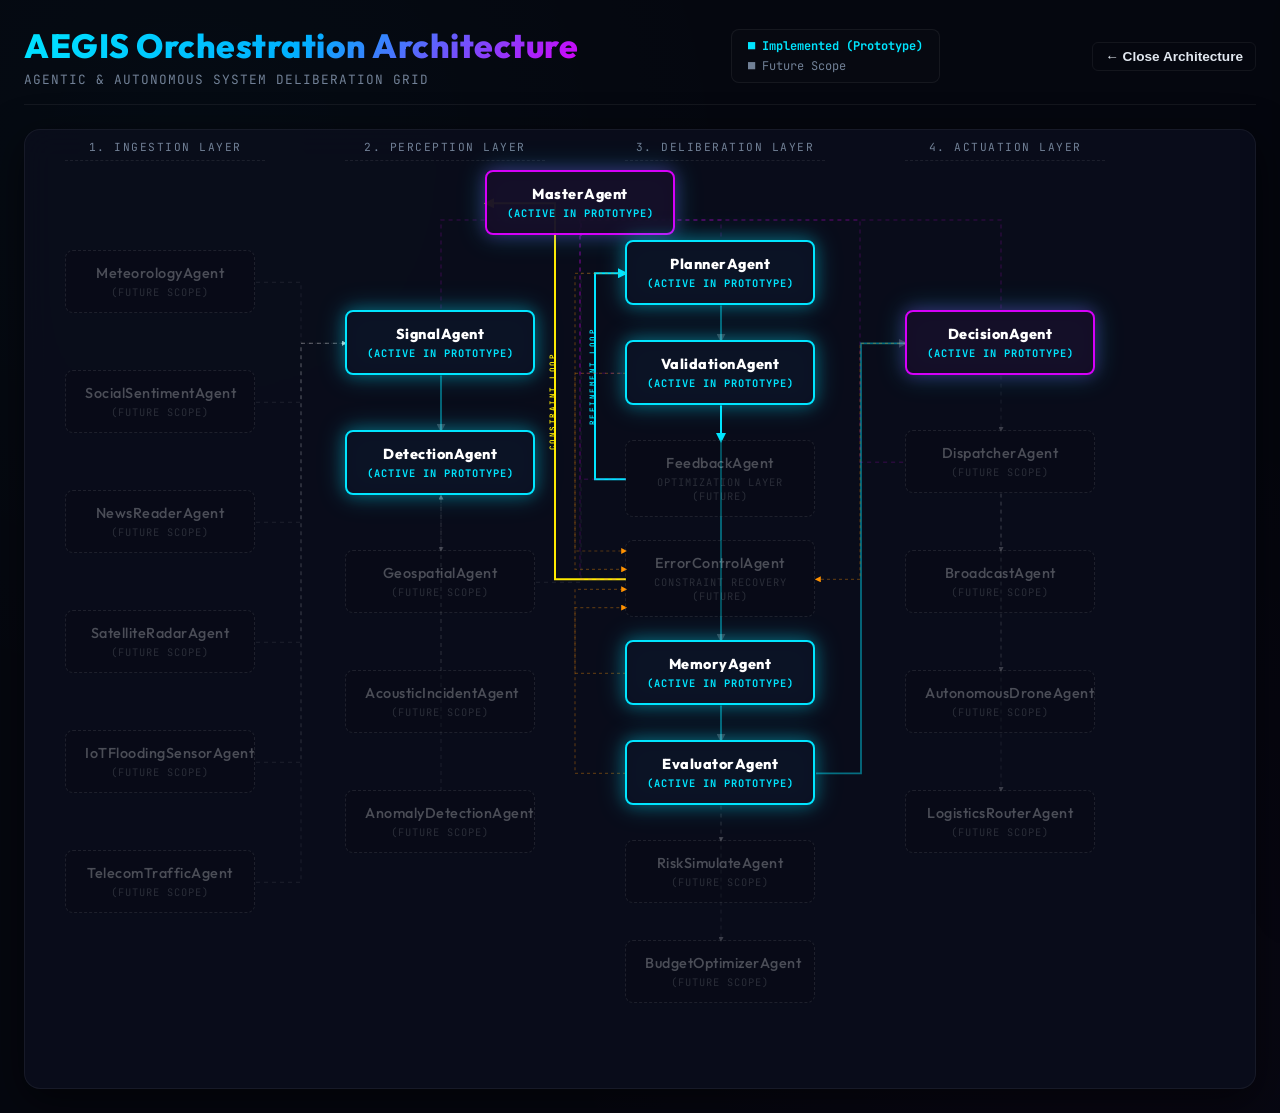
==== commit 2ae2ffe7: "Refine architecture chart layout, loops, and visual layers, and add presentation script" ====
--- a/frontend/architecture.html
+++ b/frontend/architecture.html
@@ -77,13 +77,12 @@
         }
 
         .layout {
-            display: grid;
-            grid-template-columns: 1fr 420px;
-            gap: 1.5rem;
+            display: block; /* Flowchart occupies full width */
             min-height: calc(100vh - 160px);
-        }
-
-/* Flowchart Panel */
+            position: relative;
+        }
+
+        /* Flowchart Panel */
         .flowchart-panel {
             background: var(--card-bg);
             border: 1px solid var(--border-color);
@@ -178,6 +177,57 @@
         .node-audit .node { border-color: rgba(255, 23, 68, 0.35); }
         .node-audit .node-title { color: var(--color-red); }
 
+        /* Visually separate layers: Core vs Others */
+        .node-group.node-implemented {
+            opacity: 1;
+            filter: drop-shadow(0 0 12px rgba(0, 229, 255, 0.3));
+        }
+        
+        .node-group.node-implemented .node {
+            border: 2.5px solid var(--color-cyan) !important;
+            box-shadow: 0 0 15px rgba(0, 229, 255, 0.25) !important;
+        }
+        
+        .node-group.node-implemented.node-master .node {
+            border-color: var(--color-purple) !important;
+            box-shadow: 0 0 15px rgba(213, 0, 249, 0.25) !important;
+        }
+
+        .node-group.node-implemented .node-title {
+            font-weight: 800;
+            color: #ffffff !important;
+        }
+
+        .node-group.node-implemented .node-type {
+            color: var(--color-cyan) !important;
+            font-weight: bold;
+        }
+
+        .node-group.node-future {
+            opacity: 0.45;
+            transition: opacity 0.2s ease, transform 0.2s ease;
+        }
+
+        .node-group.node-future .node {
+            border: 1px dashed rgba(255, 255, 255, 0.2) !important;
+            background: rgba(5, 7, 15, 0.45) !important;
+            box-shadow: none !important;
+        }
+
+        .node-group.node-future .node-title {
+            color: rgba(255, 255, 255, 0.6) !important;
+            font-weight: 500;
+        }
+
+        .node-group.node-future .node-type {
+            color: rgba(255, 255, 255, 0.3) !important;
+        }
+
+        .node-group.node-future:hover {
+            opacity: 0.85;
+            transform: translateY(-1px);
+        }
+
         /* SVG Connections Overlay */
         .connections-svg {
             position: absolute;
@@ -202,18 +252,66 @@
             filter: drop-shadow(0 0 3px var(--color-cyan));
         }
 
-        /* Details Side Panel */
+        .connection-line.highlight-amber {
+            stroke: var(--color-amber) !important;
+            stroke-width: 2.5 !important;
+            filter: drop-shadow(0 0 3px var(--color-amber)) !important;
+        }
+
+        .connection-line.highlight-orange {
+            stroke: #ff9100 !important;
+            stroke-width: 2.0 !important;
+            filter: drop-shadow(0 0 2px #ff9100) !important;
+        }
+
+        /* Drawer Overlay styling for Details Panel */
         .details-panel {
-            background: var(--card-bg);
-            border: 1px solid var(--border-color);
-            border-radius: 16px;
-            padding: 1.2rem;
+            position: fixed;
+            top: 0;
+            right: -450px; /* Hidden offscreen by default */
+            width: 420px;
+            height: 100vh;
+            background: rgba(6, 10, 24, 0.98);
+            border-left: 1px solid rgba(255, 255, 255, 0.1);
+            border-radius: 0;
+            padding: 2.5rem 1.5rem;
+            box-shadow: -10px 0 40px rgba(0, 0, 0, 0.8);
+            backdrop-filter: blur(20px);
+            z-index: 100;
+            transition: right 0.35s cubic-bezier(0.2, 0.8, 0.2, 1);
             display: flex;
             flex-direction: column;
-            gap: 1.2rem;
-            box-shadow: 0 8px 32px 0 rgba(0, 0, 0, 0.45);
-            backdrop-filter: blur(16px);
-            height: 100%;
+            gap: 1.5rem;
+            overflow-y: auto;
+        }
+
+        .details-panel.open {
+            right: 0; /* Slide in */
+        }
+
+        .close-btn {
+            position: absolute;
+            top: 15px;
+            right: 15px;
+            background: transparent;
+            border: none;
+            color: var(--color-text-dim);
+            font-size: 1.5rem;
+            cursor: pointer;
+            transition: color 0.2s ease, transform 0.2s ease;
+            z-index: 110;
+            width: 30px;
+            height: 30px;
+            display: flex;
+            align-items: center;
+            justify-content: center;
+            border-radius: 50%;
+        }
+
+        .close-btn:hover {
+            color: var(--color-red);
+            background: rgba(255, 23, 68, 0.1);
+            transform: rotate(90deg);
         }
 
         .detail-section-title {
@@ -252,6 +350,26 @@
             border-color: rgba(213, 0, 249, 0.25);
             color: var(--color-purple);
             background: rgba(213, 0, 249, 0.04);
+        }
+
+        .loop-text {
+            font-family: var(--font-mono);
+            font-size: 0.65rem;
+            font-weight: 700;
+            letter-spacing: 1.5px;
+            text-transform: uppercase;
+        }
+
+        .badge-green {
+            border-color: rgba(0, 230, 118, 0.25);
+            color: var(--color-green);
+            background: rgba(0, 230, 118, 0.04);
+        }
+
+        .badge-white {
+            border-color: rgba(255, 255, 255, 0.15);
+            color: var(--color-text-dim);
+            background: rgba(255, 255, 255, 0.02);
         }
 
         .btn-back {
@@ -315,6 +433,11 @@
                 <h1>AEGIS Orchestration Architecture</h1>
                 <div class="subtitle">Agentic & Autonomous System Deliberation Grid</div>
             </div>
+            <!-- Scope Legend -->
+            <div class="scope-legend" style="display: flex; flex-direction: column; gap: 4px; font-family: var(--font-mono); font-size: 0.75rem; border: 1px solid var(--border-color); padding: 0.5rem 1rem; border-radius: 8px; background: rgba(255,255,255,0.01);">
+                <div style="color: var(--color-cyan); font-weight: bold;">■ Implemented (Prototype)</div>
+                <div style="color: var(--color-text-dim);">■ Future Scope</div>
+            </div>
             <button class="btn-back" onclick="window.close()">← Close Architecture</button>
         </header>
 
@@ -333,174 +456,168 @@
                 </svg>
 
                 <!-- ORCHESTRATOR -->
-                <div class="node-group node-master" id="node-master" data-node="master">
+                <div class="node-group node-master node-implemented" id="node-master" data-node="master">
                     <div class="node">
                         <div class="node-title">MasterAgent</div>
-                        <div class="node-type">Global Orchestrator</div>
+                        <div class="node-type">(Active in Prototype)</div>
                     </div>
                 </div>
 
                 <!-- LAYER 1: INGESTION -->
-                <div class="node-group node-ingest" id="node-weather" data-node="weather">
+                <div class="node-group node-ingest node-future" id="node-weather" data-node="weather">
                     <div class="node">
                         <div class="node-title">MeteorologyAgent</div>
-                        <div class="node-type">Weather API Stream</div>
-                    </div>
-                </div>
-                <div class="node-group node-ingest" id="node-unrest" data-node="unrest">
+                        <div class="node-type">(Future Scope)</div>
+                    </div>
+                </div>
+                <div class="node-group node-ingest node-future" id="node-unrest" data-node="unrest">
                     <div class="node">
                         <div class="node-title">SocialSentimentAgent</div>
-                        <div class="node-type">Social Media Scraper</div>
-                    </div>
-                </div>
-                <div class="node-group node-ingest" id="node-news" data-node="news">
+                        <div class="node-type">(Future Scope)</div>
+                    </div>
+                </div>
+                <div class="node-group node-ingest node-future" id="node-news" data-node="news">
                     <div class="node">
                         <div class="node-title">NewsReaderAgent</div>
-                        <div class="node-type">RSS Feed Parser</div>
-                    </div>
-                </div>
-                <div class="node-group node-ingest" id="node-satellite" data-node="satellite">
+                        <div class="node-type">(Future Scope)</div>
+                    </div>
+                </div>
+                <div class="node-group node-ingest node-future" id="node-satellite" data-node="satellite">
                     <div class="node">
                         <div class="node-title">SatelliteRadarAgent</div>
-                        <div class="node-type">Earth Observation SAR</div>
-                    </div>
-                </div>
-                <div class="node-group node-ingest" id="node-iot" data-node="iot">
+                        <div class="node-type">(Future Scope)</div>
+                    </div>
+                </div>
+                <div class="node-group node-ingest node-future" id="node-iot" data-node="iot">
                     <div class="node">
                         <div class="node-title">IoTFloodingSensorAgent</div>
-                        <div class="node-type">Ultrasonic Water Gauges</div>
-                    </div>
-                </div>
-                <div class="node-group node-ingest" id="node-telecom" data-node="telecom">
+                        <div class="node-type">(Future Scope)</div>
+                    </div>
+                </div>
+                <div class="node-group node-ingest node-future" id="node-telecom" data-node="telecom">
                     <div class="node">
                         <div class="node-title">TelecomTrafficAgent</div>
-                        <div class="node-type">Cell Tower Density Ingestor</div>
+                        <div class="node-type">(Future Scope)</div>
                     </div>
                 </div>
 
                 <!-- LAYER 2: PERCEPTION -->
-                <div class="node-group node-core" id="node-signal" data-node="signal">
+                <div class="node-group node-core node-implemented" id="node-signal" data-node="signal">
                     <div class="node">
                         <div class="node-title">SignalAgent</div>
-                        <div class="node-type">Telemetry Normalizer</div>
-                    </div>
-                </div>
-                <div class="node-group node-core" id="node-detection" data-node="detection">
+                        <div class="node-type">(Active in Prototype)</div>
+                    </div>
+                </div>
+                <div class="node-group node-core node-implemented" id="node-detection" data-node="detection">
                     <div class="node">
                         <div class="node-title">DetectionAgent</div>
-                        <div class="node-type">Threat Assessor</div>
-                    </div>
-                </div>
-                <div class="node-group node-core" id="node-geospatial" data-node="geospatial">
+                        <div class="node-type">(Active in Prototype)</div>
+                    </div>
+                </div>
+                <div class="node-group node-core node-future" id="node-geospatial" data-node="geospatial">
                     <div class="node">
                         <div class="node-title">GeospatialAgent</div>
-                        <div class="node-type">GIS Grid Vectorizer</div>
-                    </div>
-                </div>
-                <div class="node-group node-core" id="node-acoustic" data-node="acoustic">
+                        <div class="node-type">(Future Scope)</div>
+                    </div>
+                </div>
+                <div class="node-group node-core node-future" id="node-acoustic" data-node="acoustic">
                     <div class="node">
                         <div class="node-title">AcousticIncidentAgent</div>
-                        <div class="node-type">Audio Threat Monitor</div>
-                    </div>
-                </div>
-                <div class="node-group node-core" id="node-anomaly" data-node="anomaly">
+                        <div class="node-type">(Future Scope)</div>
+                    </div>
+                </div>
+                <div class="node-group node-core node-future" id="node-anomaly" data-node="anomaly">
                     <div class="node">
                         <div class="node-title">AnomalyDetectionAgent</div>
-                        <div class="node-type">ML Pattern Auditor</div>
+                        <div class="node-type">(Future Scope)</div>
                     </div>
                 </div>
 
                 <!-- LAYER 3: DELIBERATION -->
-                <div class="node-group node-core" id="node-planner" data-node="planner">
+                <div class="node-group node-core node-implemented" id="node-planner" data-node="planner">
                     <div class="node">
                         <div class="node-title">PlannerAgent</div>
-                        <div class="node-type">Strategy Generator</div>
-                    </div>
-                </div>
-                <div class="node-group node-audit" id="node-validation" data-node="validation">
+                        <div class="node-type">(Active in Prototype)</div>
+                    </div>
+                </div>
+                <div class="node-group node-audit node-implemented" id="node-validation" data-node="validation">
                     <div class="node">
                         <div class="node-title">ValidationAgent</div>
-                        <div class="node-type">Constraint Auditor</div>
-                    </div>
-                </div>
-                <div class="node-group node-audit" id="node-feedback" data-node="feedback">
+                        <div class="node-type">(Active in Prototype)</div>
+                    </div>
+                </div>
+                <div class="node-group node-audit node-future" id="node-feedback" data-node="feedback">
                     <div class="node">
                         <div class="node-title">FeedbackAgent</div>
-                        <div class="node-type">Loop Updation Engine</div>
-                    </div>
-                </div>
-                <div class="node-group node-audit" id="node-error-control" data-node="error-control">
+                        <div class="node-type">Optimization Layer<br>(Future)</div>
+                    </div>
+                </div>
+                <div class="node-group node-audit node-future" id="node-error-control" data-node="error-control">
                     <div class="node">
                         <div class="node-title">ErrorControlAgent</div>
-                        <div class="node-type">Self-Correction Engine</div>
-                    </div>
-                </div>
-                <div class="node-group node-audit" id="node-memory" data-node="memory">
+                        <div class="node-type">Constraint Recovery<br>(Future)</div>
+                    </div>
+                </div>
+                <div class="node-group node-audit node-implemented" id="node-memory" data-node="memory">
                     <div class="node">
                         <div class="node-title">MemoryAgent</div>
-                        <div class="node-type">Precedent Library</div>
-                    </div>
-                </div>
-                <div class="node-group node-audit" id="node-evaluator" data-node="evaluator">
+                        <div class="node-type">(Active in Prototype)</div>
+                    </div>
+                </div>
+                <div class="node-group node-audit node-implemented" id="node-evaluator" data-node="evaluator">
                     <div class="node">
                         <div class="node-title">EvaluatorAgent</div>
-                        <div class="node-type">Aggregate Scorer</div>
-                    </div>
-                </div>
-                <div class="node-group node-audit" id="node-risk-sim" data-node="risk-sim">
+                        <div class="node-type">(Active in Prototype)</div>
+                    </div>
+                </div>
+                <div class="node-group node-audit node-future" id="node-risk-sim" data-node="risk-sim">
                     <div class="node">
                         <div class="node-title">RiskSimulateAgent</div>
-                        <div class="node-type">Monte Carlo Simulator</div>
-                    </div>
-                </div>
-                <div class="node-group node-audit" id="node-budget-opt" data-node="budget-opt">
+                        <div class="node-type">(Future Scope)</div>
+                    </div>
+                </div>
+                <div class="node-group node-audit node-future" id="node-budget-opt" data-node="budget-opt">
                     <div class="node">
                         <div class="node-title">BudgetOptimizerAgent</div>
-                        <div class="node-type">Cost Optimizer</div>
+                        <div class="node-type">(Future Scope)</div>
                     </div>
                 </div>
 
                 <!-- LAYER 4: ACTUATION -->
-                <div class="node-group node-master" id="node-decision" data-node="decision">
+                <div class="node-group node-master node-implemented" id="node-decision" data-node="decision">
                     <div class="node">
                         <div class="node-title">DecisionAgent</div>
-                        <div class="node-type">Resolution Engine</div>
-                    </div>
-                </div>
-                <div class="node-group node-master" id="node-dispatch" data-node="dispatch">
+                        <div class="node-type">(Active in Prototype)</div>
+                    </div>
+                </div>
+                <div class="node-group node-master node-future" id="node-dispatch" data-node="dispatch">
                     <div class="node">
                         <div class="node-title">DispatcherAgent</div>
-                        <div class="node-type">Asset Actuator</div>
-                    </div>
-                </div>
-                <div class="node-group node-master" id="node-broadcast" data-node="broadcast">
+                        <div class="node-type">(Future Scope)</div>
+                    </div>
+                </div>
+                <div class="node-group node-master node-future" id="node-broadcast" data-node="broadcast">
                     <div class="node">
                         <div class="node-title">BroadcastAgent</div>
-                        <div class="node-type">EAS Alert Injective</div>
-                    </div>
-                </div>
-                <div class="node-group node-master" id="node-drone" data-node="drone">
+                        <div class="node-type">(Future Scope)</div>
+                    </div>
+                </div>
+                <div class="node-group node-master node-future" id="node-drone" data-node="drone">
                     <div class="node">
                         <div class="node-title">AutonomousDroneAgent</div>
-                        <div class="node-type">Air Bridge Pilot</div>
-                    </div>
-                </div>
-                <div class="node-group node-master" id="node-logistics" data-node="logistics">
+                        <div class="node-type">(Future Scope)</div>
+                    </div>
+                </div>
+                <div class="node-group node-master node-future" id="node-logistics" data-node="logistics">
                     <div class="node">
                         <div class="node-title">LogisticsRouterAgent</div>
-                        <div class="node-type">Ground Convoy Driver</div>
+                        <div class="node-type">(Future Scope)</div>
                     </div>
                 </div>
             </div>
 
-            <!-- Details Panel -->
-            <div class="details-panel" id="details-panel">
-                <div style="text-align: center; margin-top: 6rem; color: var(--color-text-dim);">
-                    <p style="font-size: 1.8rem; margin-bottom: 1rem;">📐</p>
-                    <p style="font-weight: 600; font-size: 0.95rem;">AEGIS Cognitive Deliberation Grid</p>
-                    <p style="font-size: 0.8rem; margin-top: 5px;">Select any orchestrator, ingestor, processor, or actuator node to inspect its autonomous role, active connections, and future production scope.</p>
-                </div>
-            </div>
+            <!-- Details Panel (Initially Closed Drawer Overlay) -->
+            <div class="details-panel" id="details-panel"></div>
         </div>
     </div>
 
@@ -509,202 +626,202 @@
             master: {
                 title: "MasterAgent",
                 type: "Global System Orchestrator",
-                role: "The central nervous system of AEGIS. Operates as the parent state coordinator that initiates orchestration steps, handles asynchronous execution intervals, compiles audit alerts, and triggers immediate real-time replanning detours when a disruption signal is ingested.",
-                prototype: "Active Sandbox: Coordinates the sequential pipeline (Signal -> Detection -> Planner -> loops -> Memory -> Decision) and handles manual dashboard pause/resume commands.",
-                future: "Enterprise-scale daemon running on async Python thread pool utilizing Redis pub/sub. Dynamically routes task logs to a PostgreSQL database and exposes WebSocket event heartbeats.",
-                connections: "Supervises and coordinates all agents across the pipeline."
+                role: "Parent orchestrator coordinating state flow and execution loops across the entire system.",
+                status: "Active in Prototype",
+                impact: "Synchronizes the perception, deliberation, and actuation layers.",
+                future: "Enterprise-scale daemon running on async Python thread pools utilizing Redis pub/sub. Dynamically manages runtime task logs and exposes WebSocket event heartbeats for command consoles."
             },
             weather: {
                 title: "MeteorologyAgent",
                 type: "Weather API Stream Ingestor",
-                role: "Autonomous ingestion stream that queries external environmental servers, monitors geological storm indicators, and pushes real-time precipitation variables into the ingestion buffer.",
-                prototype: "Active Sandbox (Simulated): Mapped incident telemetry generated dynamically based on selected Scenario Variant (Rainfall & Water Levels).",
-                future: "Continuous API integrations with open weather networks, local river telemetry sensors, and meteorological radar grids to update data values every 30 seconds.",
-                connections: "Pushes raw weather data directly to the SignalAgent."
+                role: "Autonomous ingestion stream that queries external environmental servers for precipitation metrics.",
+                status: "Future Scope",
+                impact: "Provides early warning of rainfall volume and potential storm surges.",
+                future: "Continuous API integrations with open weather networks, local river telemetry sensors, and meteorological radar grids to update data values every 30 seconds."
             },
             unrest: {
                 title: "SocialSentimentAgent",
                 type: "Social Media Scraper Ingestor",
-                role: "Pulls crowd agitation telemetry and social sentiment indicators, analyzing civil unrest variables to alert the system of public safety threats.",
-                prototype: "Active Sandbox (Simulated): Civil unrest indices simulated based on selected Scenario Variant.",
-                future: "Asynchronous social scraping pipeline processing local geo-fenced comments and forum posts using LLM-driven keyword classification to detect flash mobs and protests.",
-                connections: "Sends social telemetry data to the SignalAgent."
+                role: "Pulls civil unrest telemetry, crowd agitation signals, and public panic indices.",
+                status: "Future Scope",
+                impact: "Flags sudden social unrest escalations and risk coordinates.",
+                future: "Asynchronous social scraping pipeline processing local geo-fenced posts and forum threads using LLM-driven classification to detect flash mobs and protests."
             },
             news: {
                 title: "NewsReaderAgent",
                 type: "News RSS Ingestor",
-                role: "Monitors online emergency feeds, news alerts, and police dispatch logs using text parsing to detect environmental or structural anomalies.",
-                prototype: "Active Sandbox (Simulated): Feeds incident parameters upon user disruption clicks (Bridge Collapse, Riot, etc.).",
-                future: "Scrapes police scanner texts and local press RSS feeds to flag structural failures (bridge collapses, blocked highways) immediately as they are reported.",
-                connections: "Feeds incident alerts to the SignalAgent."
+                role: "Monitors emergency bulletins, RSS feeds, and police scanner texts for anomalies.",
+                status: "Future Scope",
+                impact: "Detects structural accidents, road blockages, and municipal alert states.",
+                future: "Parses emergency dispatch signals and RSS news grids to automatically extract locations of transport accidents or road blockages."
             },
             satellite: {
                 title: "SatelliteRadarAgent",
                 type: "Earth Observation SAR Ingestor",
-                role: "Queries satellite synthetic aperture radar (SAR) imagery to monitor flood boundary expansion, surface wetness indices, and road blockage vectors.",
-                prototype: "Future Enterprise Target: Not implemented in current sandbox prototype.",
-                future: "Automated queries to Sentinel/Landsat image repositories to vector hazard maps.",
-                connections: "Pushes raw imaging indicators to SignalAgent."
+                role: "Queries satellite synthetic aperture radar (SAR) imagery to monitor flood boundaries.",
+                status: "Future Scope",
+                impact: "Enables cloud-penetrating water level visualization over active hazard maps.",
+                future: "Automated queries to Sentinel/Landsat image repositories to vector hazard maps."
             },
             iot: {
                 title: "IoTFloodingSensorAgent",
                 type: "IoT River Telemetry Monitor",
-                role: "Ingests continuous streams from physical ultrasonic water level sensors installed at major bridges and river bends.",
-                prototype: "Future Enterprise Target: Not implemented in current sandbox prototype.",
-                future: "Direct MQTT broker listener connecting to physical solar-powered telemetry sensors.",
-                connections: "Sends raw river water level levels to SignalAgent."
+                role: "Ingests live telemetry from physical ultrasonic water level sensors.",
+                status: "Future Scope",
+                impact: "Delivers exact water heights at major bridges and river bends.",
+                future: "Direct MQTT broker listener connecting to physical solar-powered telemetry sensors."
             },
             telecom: {
                 title: "TelecomTrafficAgent",
                 type: "Cell Density & Traffic Ingestor",
-                role: "Monitors anonymized cellular tower connection density to identify traffic jams and high-risk crowd gatherings during evacuations.",
-                prototype: "Future Enterprise Target: Not implemented in current sandbox prototype.",
-                future: "Secure API connection with telecom base stations to parse spatial device coordinates.",
-                connections: "Feeds network congestion data to SignalAgent."
+                role: "Monitors cellular tower density spikes to locate evacuation traffic jams.",
+                status: "Future Scope",
+                impact: "Identifies transit blockages and crowded public safety sectors.",
+                future: "Secure API connection with base transceiver stations (BTS) to trace spatial phone density metrics."
             },
             signal: {
                 title: "SignalAgent",
                 type: "Telemetry Normalizer",
-                role: "Receives raw feeds from all three ingestors, filters noise, maps input matrices, and normalizes variables into standard floats for subsequent threat computations.",
-                prototype: "Active Sandbox: Pushes simple normalized rainfall and unrest metrics to TaskState.",
-                future: "Data cleaning and vector alignment system translating raw unstructured sensor logs into clean geospatial JSON matrices.",
-                connections: "Normalizes Ingestion data; feeds clean telemetry to DetectionAgent."
+                role: "Filters raw feeds from ingestors and normalizes variables into standard threat metrics.",
+                status: "Active in Prototype",
+                impact: "Translates disparate sensor streams into clean, uniform float values.",
+                future: "Kafka-driven ingestion system converting raw, unstructured logs into structured JSON matrices."
             },
             detection: {
                 title: "DetectionAgent",
                 type: "Threat Assessor",
-                role: "Analyzes incoming variables, computes a normalized Crisis Severity Index, evaluates safety thresholds, and escalates the global Alert State (Green, Amber, Red).",
-                prototype: "Active Sandbox: Determines threat levels based on simple static threshold calculations.",
-                future: "Predictive neural networks running threat forecast algorithms to predict flash floods and protest escalation hours before they manifest in the field.",
-                connections: "Receives normalized signals; alerts MasterAgent and GeospatialAgent."
+                role: "Analyzes incoming variables to calculate a normalized Crisis Severity Index.",
+                status: "Active in Prototype",
+                impact: "Triggers global alert escalations (Amber/Red) when safety boundaries are breached.",
+                future: "Predictive neural networks running threat forecast algorithms to predict flash floods and incident curves."
             },
             geospatial: {
                 title: "GeospatialAgent",
                 type: "GIS Grid Vectorizer",
-                role: "Maps active hazard variables (flood vectors, riot coordinates) onto standard GIS grids to identify blocked transit corridors and safe evacuation sectors.",
-                prototype: "Active Sandbox (Simulated): Renders sector hazard maps on static dashboard cards.",
-                future: "Integration with map server APIs (e.g. ArcGIS, Mapbox) to dynamically recalculate available evacuation roads and safety cordons.",
-                connections: "Receives inputs from DetectionAgent; sends grid vector matrices to PlannerAgent."
+                role: "Overlays active threat zones and resource locations onto coordinate maps.",
+                status: "Future Scope",
+                impact: "Enables spatial routing of rescue assets around active hazard corridors.",
+                future: "Integration with GIS map servers (e.g., ArcGIS) to dynamically compute cost-surfaces for rescue routes."
             },
             acoustic: {
                 title: "AcousticIncidentAgent",
                 type: "Audio Threat Detector",
-                role: "Monitors emergency sirens, gunshots, and localized crowd decibel spikes using edge acoustic processing.",
-                prototype: "Future Enterprise Target: Not implemented in current sandbox prototype.",
-                future: "Audio classification neural network deploying on local smart microphones.",
-                connections: "Pushes acoustic alert states to DetectionAgent."
+                role: "Monitors emergency sirens, gunshot signatures, and decibel anomalies.",
+                status: "Future Scope",
+                impact: "Flags acoustic incidents before text-based news alerts are published.",
+                future: "Acoustic pattern classification models deploying directly on edge smart city microphones."
             },
             anomaly: {
                 title: "AnomalyDetectionAgent",
                 type: "ML Pattern Auditor",
-                role: "Scans normalized data streams for abnormal spikes or divergence from baseline safety expectations.",
-                prototype: "Future Enterprise Target: Not implemented in current sandbox prototype.",
-                future: "LSTM/Autoencoder models auditing sensor drift or sudden environmental shocks.",
-                connections: "Alerts DetectionAgent of anomalous sensor spikes."
+                role: "Scans normalized data streams for abnormal spikes or sensor drift.",
+                status: "Future Scope",
+                impact: "Prevents system errors by auditing sensor calibration and telemetry drift.",
+                future: "Autoencoder models running on continuous input streams to catch hardware anomalies."
             },
             planner: {
                 title: "PlannerAgent",
                 type: "Strategy Generator",
-                role: "Drafts multiple alternate evacuation and response paths (Fastest, Safest, Balanced), defining resource requirements, durations, and population coverage percentages.",
-                prototype: "Active Sandbox: Returns 3 strategy variants containing predefined steps.",
-                future: "Direct LLM calls generating custom action paths, cost estimates, and equipment logs in real-time based on the exact crisis signature.",
-                connections: "Drafts initial strategies; receives adjustment prompts from FeedbackAgent; passes plans to ValidationAgent."
+                role: "Drafts alternative mitigation strategies matching current severity constraints.",
+                status: "Active in Prototype",
+                impact: "Assembles detailed action plans with cost and coverage projections.",
+                future: "Closed-loop strategy generator utilizing specialized LLMs to assemble resources and schedules."
             },
             validation: {
                 title: "ValidationAgent",
                 type: "Constraint Auditor",
-                role: "Performs strict rule audits on all drafted plans against boundary conditions (such as the $220k budget ceiling, safety risk maximum of 4.0, and escort requirements in high-unrest sectors).",
-                prototype: "Active Sandbox: Flags budget and safety violations, and logs failure reports in state.validation.",
-                future: "Formal compliance verification engine mapping legal emergency mandates, airspace limits, and resource capacity graphs.",
-                connections: "Audits plans from PlannerAgent; sends failure logs to FeedbackAgent; passes compliant plans to MemoryAgent."
+                role: "Audits proposed plans against budget ceilings and safety constraints.",
+                status: "Active in Prototype",
+                impact: "Blocks unsafe or over-budget strategies from entering the action queue.",
+                future: "Formal compliance verification engine mapping legal emergency parameters and airspace limits."
             },
             feedback: {
-                title: "FeedbackAgent",
+                title: "Optimization Layer (Future)",
                 type: "Loop Updation Engine",
-                role: "Formulates plan adjustments and prompts based on constraint failures, low scores, or human guidance to optimize candidate strategies.",
-                prototype: "Active Sandbox (Simulated): Self-optimization loops are handled inline by the MasterAgent to refine PlannerAgent parameters.",
-                future: "Self-contained closed-loop LLM prompt manager translating audit violations into precise corrective prompts to achieve perfect compliance.",
-                connections: "Receives constraint/score feedback; directs update prompts to PlannerAgent."
+                role: "Formulates plan updates based on constraint failures or score penalties.",
+                status: "Future Scope",
+                impact: "Automatically adjusts plan variables to satisfy target constraints.",
+                future: "Generates feedback logs that guide the PlannerAgent to repair constraint violations."
             },
             "error-control": {
-                title: "ErrorControlAgent",
-                type: "Self-Correction & Learning Engine",
-                role: "Monitors execution exceptions, agent failure responses, and state drift. Dynamically corrects code-level parameters or re-calibrates logic to recover from failures.",
-                prototype: "Future Enterprise Target: Exceptions and boundaries handled by MasterAgent timeout and validation safeguards.",
-                future: "An AI coding sub-agent capable of patching local configuration thresholds and recovery pathways at runtime when an exception is intercepted.",
-                connections: "Intercepts runtime errors; applies logic adjustments to Deliberation Layer."
+                title: "Constraint Recovery (Future)",
+                type: "Exception Recovery & Adaptation Engine",
+                role: "Monitors execution exceptions and state drift to recover operational parameters.",
+                status: "Future Scope",
+                impact: "Maintains system uptime by resolving runtime logic exceptions.",
+                future: "An AI recovery sub-agent capable of adjusting local configuration thresholds and execution pathways at runtime."
             },
             memory: {
                 title: "MemoryAgent",
                 type: "Precedent Library",
-                role: "Retrieves historical emergency records from the experience library, computes vector similarity to current parameters, and applies empirical score boosts to historically proven strategies.",
-                prototype: "Active Sandbox: Compares current telemetry against CASE-101, 102, and 103, applying a +5.0 point aggregate boost to matching plans.",
-                future: "Vector database search engine (e.g. Qdrant/Pinecone) mapping historical disaster incident vectors to quickly pull outcomes from similar global operations.",
-                connections: "Ingests valid plans; applies historical precedent boosts; passes modified plans to EvaluatorAgent."
+                role: "Retrieves historical emergency records to apply empirical scores to current plan options.",
+                status: "Active in Prototype",
+                impact: "Prioritizes candidate plans that match successful past operations.",
+                future: "High-performance vector database indexing (e.g., Qdrant) matching current threat vectors against global disaster libraries."
             },
             evaluator: {
                 title: "EvaluatorAgent",
                 type: "Aggregate Scorer",
-                role: "Conducts multi-criteria evaluation of all valid strategies, calculating a weighted aggregate performance score (reflecting speed, cost, safety, and coverage weights).",
-                prototype: "Active Sandbox: Calculates scores mathematically using standard config weights.",
-                future: "Dynamic scoring algorithm adjusting weights based on system constraints (e.g. prioritizing speed over cost if water levels escalate rapidly).",
-                connections: "Scores plans; compiles performance matrices; feeds to DecisionAgent."
+                role: "Computes multi-criteria scores for candidate strategies based on weight configurations.",
+                status: "Active in Prototype",
+                impact: "Produces ranking metrics for strategy leaderboard resolution.",
+                future: "Dynamic scoring algorithm adjusting weights based on system constraints."
             },
             "risk-sim": {
                 title: "RiskSimulateAgent",
                 type: "Monte Carlo Risk Simulator",
-                role: "Runs thousands of simulated variants of each action plan against chaotic parameters to calculate statistical survival and success indexes.",
-                prototype: "Future Enterprise Target: Not implemented in current sandbox prototype.",
-                future: "Distributed compute cluster running dynamic simulations for plan risk analysis.",
-                connections: "Ingests plans; feeds evaluated risk indices to EvaluatorAgent."
+                role: "Runs simulations of action plans against chaotic variables to calculate success indexes.",
+                status: "Future Scope",
+                impact: "Identifies strategies vulnerable to cascading incident failures.",
+                future: "Distributed CPU clusters running thousands of parallel simulations to forecast plan success margins."
             },
             "budget-opt": {
                 title: "BudgetOptimizerAgent",
                 type: "Cost Efficiency Optimizer",
-                role: "Analyzes resource allocation plans to find cost-saving alternatives, maximizing resource usage efficiency under the budget ceiling.",
-                prototype: "Future Enterprise Target: Not implemented in current sandbox prototype.",
-                future: "Linear programming solvers optimizing resource-to-task assignment matrices.",
-                connections: "Feeds cost-efficiency indices to EvaluatorAgent."
+                role: "Analyzes resource allocations to identify cost-saving plan variations.",
+                status: "Future Scope",
+                impact: "Maximizes emergency resource utility under strict financial caps.",
+                future: "Linear programming solvers optimizing resource-to-task assignment matrices."
             },
             decision: {
                 title: "DecisionAgent",
                 type: "Resolution Engine",
-                role: "The final cognitive resolution module. Decides the optimal strategy, ranks the leaderboard, documents rejected plans with explainable justifications, and triggers fallback escalations if all options breach limits.",
-                prototype: "Active Sandbox: Invokes mock LLM to resolve plan rankings, confidence metrics, and fallback alerts.",
-                future: "Deliberative multi-model agent generating comprehensive, human-readable mission briefs, explainability reports, and risk checklists for command centers.",
-                connections: "Selects optimal strategy; maps leaderboard; feeds choice to DispatcherAgent."
+                role: "Selects the optimal strategy and generates explainability briefs.",
+                status: "Active in Prototype",
+                impact: "Produces clear human-readable decisions from the scoring leaderboard.",
+                future: "Explainable AI brief generator compiling mission briefs, risk checklists, and legal reviews for commanders."
             },
             dispatch: {
                 title: "DispatcherAgent",
                 type: "Asset Actuator",
-                role: "Translates the resolved digital strategy into actionable dispatch instructions, allocating tactical police squads, civil transport buses, and medical assets.",
-                prototype: "Active Sandbox (Simulated): Renders step details of the selected optimal plan on the dashboard UI.",
-                future: "Real-time dispatch system integrated with emergency vehicle GPS trackers, automated drone autopilots, and resource logistics databases.",
-                connections: "Ingests choice from DecisionAgent; executes actions; triggers BroadcastAgent."
+                role: "Translates selected plans into concrete physical dispatch instructions.",
+                status: "Future Scope",
+                impact: "Coordinates resources, transport vehicles, and support squads.",
+                future: "Real-time dispatch system integrated with emergency vehicle GPS trackers, automated drone autopilots, and resource databases."
             },
             broadcast: {
                 title: "BroadcastAgent",
                 type: "EAS Alert Actuator",
-                role: "Dispatches warnings to the general public, broadcasts emergency EAS signals, and updates digital road sign vectors in the affected sectors.",
-                prototype: "Active Sandbox (Simulated): Displays status text updates on the frontend dashboard.",
-                future: "Integration with national emergency broadcast APIs (EAS, FEMA IPAWS) and cellular SMS alert systems to push localized safety warnings.",
-                connections: "Receives alerts from DispatcherAgent; pushes warnings to the public."
+                role: "Distributes emergency alert bulletins and updates digital signage.",
+                status: "Future Scope",
+                impact: "Directs public safety warnings to communities in risk zones.",
+                future: "Integration with national emergency broadcast APIs (EAS, FEMA IPAWS) and cellular SMS alert systems to push localized safety warnings."
             },
             drone: {
                 title: "AutonomousDroneAgent",
                 type: "Aerial Dispatch Coordinator",
-                role: "Coordinates flight paths for rescue drones, aerial bridge drops, and visual surveillance feeds in flooded or blocked corridors.",
-                prototype: "Future Enterprise Target: Not implemented in current sandbox prototype.",
-                future: "Autonomous UAS traffic management (UTM) platform dispatching long-range UAVs.",
-                connections: "Receives directives from DispatcherAgent; deploys aerial assets."
+                role: "Coordinates drone flight paths for aerial bridge drops and surveillance.",
+                status: "Future Scope",
+                impact: "Provides live spatial imaging in flooded or blocked corridors.",
+                future: "Autonomous UAS traffic management platform dispatching long-range survey and supply UAVs."
             },
             logistics: {
                 title: "LogisticsRouterAgent",
                 type: "Convoy Routing Engine",
-                role: "Dynamically routes ground assets, supply trucks, and military convoy escorts through safe geo-zones.",
-                prototype: "Future Enterprise Target: Not implemented in current sandbox prototype.",
-                future: "Continuous dynamic routing engine integrated with live traffic data and blockages.",
-                connections: "Receives directives from DispatcherAgent; schedules ground logistics routes."
+                role: "Coordinates ground supply convoy paths through verified safe sectors.",
+                status: "Future Scope",
+                impact: "Ensures relief supplies bypass active hazard zones.",
+                future: "Dynamic ground transit routing algorithms updating base routes from real-time hazard grids."
             }
         };
 
@@ -730,9 +847,6 @@
             
             // Core Updation/Feedback Loops
             { from: 'node-validation', to: 'node-feedback' },
-            { from: 'node-feedback', to: 'node-planner', loop: true }, // Loop back
-            { from: 'node-validation', to: 'node-error-control' },
-            { from: 'node-error-control', to: 'node-planner', loop: true }, // Loop back
             
             // Deliberation to Evaluation
             { from: 'node-validation', to: 'node-memory' },
@@ -804,10 +918,19 @@
             const defs = document.createElementNS("http://www.w3.org/2000/svg", "defs");
             defs.innerHTML = `
                 <marker id="arrow" viewBox="0 0 10 10" refX="8" refY="5" markerWidth="5" markerHeight="5" orient="auto-start-reverse">
-                    <path d="M 0 0 L 10 5 L 0 10 z" fill="rgba(255,255,255,0.25)" />
+                    <path d="M 0 0 L 10 5 L 0 10 z" fill="rgba(255,255,255,0.2)" />
                 </marker>
                 <marker id="arrow-highlight" viewBox="0 0 10 10" refX="8" refY="5" markerWidth="5" markerHeight="5" orient="auto-start-reverse">
                     <path d="M 0 0 L 10 5 L 0 10 z" fill="#00e5ff" />
+                </marker>
+                <marker id="arrow-cyan" viewBox="0 0 10 10" refX="8" refY="5" markerWidth="5" markerHeight="5" orient="auto-start-reverse">
+                    <path d="M 0 0 L 10 5 L 0 10 z" fill="#00e5ff" />
+                </marker>
+                <marker id="arrow-amber" viewBox="0 0 10 10" refX="8" refY="5" markerWidth="5" markerHeight="5" orient="auto-start-reverse">
+                    <path d="M 0 0 L 10 5 L 0 10 z" fill="#ffea00" />
+                </marker>
+                <marker id="arrow-orange" viewBox="0 0 10 10" refX="8" refY="5" markerWidth="5" markerHeight="5" orient="auto-start-reverse">
+                    <path d="M 0 0 L 10 5 L 0 10 z" fill="#ff9100" />
                 </marker>
             `;
             svg.appendChild(defs);
@@ -829,16 +952,7 @@
                 const path = document.createElementNS("http://www.w3.org/2000/svg", "path");
                 let dStr = "";
 
-                if (conn.loop) {
-                    // Loop back from Col 3 back to Planner in Col 3
-                    const startX = fromRect.left - canvasRect.left;
-                    const startY = fromRect.top - canvasRect.top + fromRect.height / 2;
-                    const endX = toRect.left - canvasRect.left;
-                    const endY = toRect.top - canvasRect.top + toRect.height / 2;
-                    
-                    const loopX = startX - 45; // corridor back
-                    dStr = `M ${startX} ${startY} H ${loopX} V ${endY} H ${endX}`;
-                } else if (Math.abs(x1 - x2) > 40) {
+                if (Math.abs(x1 - x2) > 40) {
                     // Different columns (orthogonal corridor routing)
                     let midX = (x1 + x2) / 2;
                     if (x1 < 200 && x2 > 300) midX = 275;      // Corridor 1 (Col 1 to Col 2)
@@ -851,51 +965,207 @@
                     dStr = `M ${x1} ${y1} L ${x2} ${y2}`;
                 }
 
+                // Style based on implemented vs future
+                const isFromImplemented = fromEl.classList.contains('node-implemented');
+                const isToImplemented = toEl.classList.contains('node-implemented');
+
                 path.setAttribute("d", dStr);
-                path.setAttribute("class", "connection-line");
                 path.setAttribute("id", `line-${index}`);
+                
+                if (isFromImplemented && isToImplemented) {
+                    path.setAttribute("class", "connection-line");
+                    path.setAttribute("style", "stroke: rgba(0, 229, 255, 0.45); stroke-width: 1.8; fill: none;");
+                } else {
+                    path.setAttribute("class", "connection-line");
+                    path.setAttribute("style", "stroke: rgba(255, 255, 255, 0.08); stroke-width: 1.0; stroke-dasharray: 4,4; fill: none;");
+                }
+                
                 path.setAttribute("marker-end", "url(#arrow)");
                 svg.appendChild(path);
             });
 
-            // 2. Draw global orchestrator commands from MasterAgent (dashed purple lines)
+            // 2. Draw refinement loop: Validation -> Optimization Layer -> Planner
+            const valEl = document.getElementById('node-validation');
+            const feedEl = document.getElementById('node-feedback');
+            const planEl = document.getElementById('node-planner');
+            
+            if (valEl && feedEl && planEl) {
+                const valRect = valEl.getBoundingClientRect();
+                const feedRect = feedEl.getBoundingClientRect();
+                const planRect = planEl.getBoundingClientRect();
+
+                // 2a. Validation -> Optimization Layer (vertical down)
+                const vY = valRect.top - canvasRect.top + valRect.height;
+                const vX = valRect.left - canvasRect.left + valRect.width / 2;
+                const fY = feedRect.top - canvasRect.top;
+                const pathValFeed = document.createElementNS("http://www.w3.org/2000/svg", "path");
+                pathValFeed.setAttribute("d", `M ${vX} ${vY} L ${vX} ${fY}`);
+                pathValFeed.setAttribute("id", "feedback-input-line");
+                pathValFeed.setAttribute("class", "connection-line");
+                pathValFeed.setAttribute("style", "stroke: var(--color-cyan); stroke-width: 2.0; fill: none;");
+                pathValFeed.setAttribute("marker-end", "url(#arrow-cyan)");
+                svg.appendChild(pathValFeed);
+
+                // 2b. Optimization Layer loop back to Planner (left corridor back)
+                const startX = feedRect.left - canvasRect.left;
+                const startY = feedRect.top - canvasRect.top + feedRect.height / 2;
+                const endX = planRect.left - canvasRect.left;
+                const endY = planRect.top - canvasRect.top + planRect.height / 2;
+                const loopX = 570; // Specific vertical refinement loop lane
+
+                const pathFeedPlan = document.createElementNS("http://www.w3.org/2000/svg", "path");
+                pathFeedPlan.setAttribute("d", `M ${startX} ${startY} H ${loopX} V ${endY} H ${endX}`);
+                pathFeedPlan.setAttribute("id", "feedback-loop-line");
+                pathFeedPlan.setAttribute("class", "connection-line");
+                pathFeedPlan.setAttribute("style", "stroke: var(--color-cyan); stroke-width: 2.0; fill: none;");
+                pathFeedPlan.setAttribute("marker-end", "url(#arrow-cyan)");
+                svg.appendChild(pathFeedPlan);
+
+                // Add REFINEMENT LOOP text
+                const text = document.createElementNS("http://www.w3.org/2000/svg", "text");
+                text.setAttribute("x", loopX);
+                text.setAttribute("y", (startY + endY) / 2);
+                text.setAttribute("transform", `rotate(-90 ${loopX} ${(startY + endY) / 2})`);
+                text.setAttribute("fill", "var(--color-cyan)");
+                text.setAttribute("font-size", "7.5");
+                text.setAttribute("font-family", "var(--font-mono)");
+                text.setAttribute("font-weight", "bold");
+                text.setAttribute("letter-spacing", "1.5");
+                text.setAttribute("text-anchor", "middle");
+                text.textContent = "REFINEMENT LOOP";
+                svg.appendChild(text);
+            }
+
+            // 3. Draw CONSTRAINT LOOP:
+            const errorEl = document.getElementById('node-error-control');
             const masterEl = document.getElementById('node-master');
-            if (masterEl) {
+            if (errorEl && masterEl) {
+                const errorRect = errorEl.getBoundingClientRect();
                 const masterRect = masterEl.getBoundingClientRect();
-                const mX = (masterRect.left - canvasRect.left) + masterRect.width / 2;
-                const mY = (masterRect.top - canvasRect.top) + masterRect.height;
-
-                orchestratorTargets.forEach((targetId) => {
-                    const targetEl = document.getElementById(targetId);
-                    if (!targetEl) return;
-                    const tRect = targetEl.getBoundingClientRect();
+
+                // 3a. Error input lines from deliberation and actuation agents
+                const errorTargets = ['node-planner', 'node-validation', 'node-memory', 'node-evaluator', 'node-decision'];
+                const errInputX = 550; // Corridor lane for error inputs
+                const errRecvY_top = errorRect.top - canvasRect.top + 10;
+                const errRecvY_mid = errorRect.top - canvasRect.top + errorRect.height / 2;
+                const errRecvY_bot = errorRect.top - canvasRect.top + errorRect.height - 10;
+
+                errorTargets.forEach((targetId) => {
+                    const tEl = document.getElementById(targetId);
+                    if (!tEl) return;
+                    const tRect = tEl.getBoundingClientRect();
                     const tX_left = tRect.left - canvasRect.left;
                     const tX_right = tX_left + tRect.width;
-                    const tY_center = (tRect.top - canvasRect.top) + tRect.height / 2;
-                    const tY_top = tRect.top - canvasRect.top;
-
+                    const tY = tRect.top - canvasRect.top + tRect.height / 2;
+
+                    const pathErr = document.createElementNS("http://www.w3.org/2000/svg", "path");
                     let dStr = "";
-                    const isTopNode = (targetId === 'node-signal' || targetId === 'node-planner' || targetId === 'node-decision');
-                    
-                    if (isTopNode) {
-                        const targetX = tX_left + tRect.width / 2;
-                        dStr = `M ${mX} ${mY} V 90 H ${targetX} V ${tY_top}`;
+
+                    if (targetId === 'node-decision') {
+                        // Enter error control from the right edge
+                        dStr = `M ${tX_left} ${tY} H 835 V ${errRecvY_mid} H ${tX_left - 90}`;
                     } else {
-                        let corrX = 555;
-                        let entryX = tX_left;
-                        if (targetId.includes('dispatch') || targetId.includes('broadcast') || targetId.includes('drone') || targetId.includes('logistics')) {
-                            corrX = 835;
-                        }
-                        dStr = `M ${mX} ${mY} V 90 H ${corrX} V ${tY_center} H ${entryX}`;
+                        // Left corridor entry
+                        let entryY = errRecvY_mid;
+                        if (tY < errRecvY_mid) entryY = (targetId === 'node-planner') ? errRecvY_top : errRecvY_mid - 10;
+                        else entryY = (targetId === 'node-evaluator') ? errRecvY_bot : errRecvY_mid + 10;
+
+                        dStr = `M ${tX_left} ${tY} H ${errInputX} V ${entryY} H ${tX_left}`;
                     }
 
-                    const path = document.createElementNS("http://www.w3.org/2000/svg", "path");
-                    path.setAttribute("d", dStr);
-                    path.setAttribute("class", "connection-line");
-                    path.setAttribute("style", "stroke: rgba(213, 0, 249, 0.2); stroke-dasharray: 4,4; fill: none;");
-                    svg.appendChild(path);
+                    pathErr.setAttribute("d", dStr);
+                    pathErr.setAttribute("class", `connection-line error-input-line line-from-${targetId.replace('node-', '')}`);
+                    pathErr.setAttribute("style", "stroke: rgba(255, 145, 0, 0.3); stroke-width: 1.2; stroke-dasharray: 3,3; fill: none;");
+                    pathErr.setAttribute("marker-end", "url(#arrow-orange)");
+                    svg.appendChild(pathErr);
                 });
+
+                // 3b. Constraint Recovery loop back to MasterAgent (solid amber)
+                const startX = errorRect.left - canvasRect.left;
+                const startY = errorRect.top - canvasRect.top + errorRect.height / 2;
+                const endX = masterRect.left - canvasRect.left;
+                const endY = masterRect.top - canvasRect.top + masterRect.height / 2;
+                const loopX = 530; // Dedicated constraint loop lane
+
+                const pathErrMaster = document.createElementNS("http://www.w3.org/2000/svg", "path");
+                pathErrMaster.setAttribute("d", `M ${startX} ${startY} H ${loopX} V ${endY} H ${endX}`);
+                pathErrMaster.setAttribute("id", "constraint-loop-line");
+                pathErrMaster.setAttribute("class", "connection-line");
+                pathErrMaster.setAttribute("style", "stroke: var(--color-amber); stroke-width: 2.0; fill: none;");
+                pathErrMaster.setAttribute("marker-end", "url(#arrow-amber)");
+                svg.appendChild(pathErrMaster);
+
+                // Add CONSTRAINT LOOP text
+                const text = document.createElementNS("http://www.w3.org/2000/svg", "text");
+                text.setAttribute("x", loopX);
+                text.setAttribute("y", (startY + endY) / 2 + 10);
+                text.setAttribute("transform", `rotate(-90 ${loopX} ${(startY + endY) / 2 + 10})`);
+                text.setAttribute("fill", "var(--color-amber)");
+                text.setAttribute("font-size", "7.5");
+                text.setAttribute("font-family", "var(--font-mono)");
+                text.setAttribute("font-weight", "bold");
+                text.setAttribute("letter-spacing", "1.5");
+                text.setAttribute("text-anchor", "middle");
+                text.textContent = "CONSTRAINT LOOP";
+                svg.appendChild(text);
             }
+
+            // 4. Draw global orchestrator commands from MasterAgent (dashed purple lines)
+            const masterRect = masterEl.getBoundingClientRect();
+            const mX = (masterRect.left - canvasRect.left) + masterRect.width / 2;
+            const mY = (masterRect.top - canvasRect.top) + masterRect.height;
+
+            orchestratorTargets.forEach((targetId) => {
+                const targetEl = document.getElementById(targetId);
+                if (!targetEl) return;
+                const tRect = targetEl.getBoundingClientRect();
+                const tX_left = tRect.left - canvasRect.left;
+                const tY_center = (tRect.top - canvasRect.top) + tRect.height / 2;
+                const tY_top = tRect.top - canvasRect.top;
+
+                let dStr = "";
+                const isTopNode = (targetId === 'node-signal' || targetId === 'node-planner' || targetId === 'node-decision');
+                
+                if (isTopNode) {
+                    const targetX = tX_left + tRect.width / 2;
+                    dStr = `M ${mX} ${mY} V 90 H ${targetX} V ${tY_top}`;
+                } else {
+                    let corrX = 555;
+                    let entryX = tX_left;
+                    if (targetId.includes('dispatch') || targetId.includes('broadcast') || targetId.includes('drone') || targetId.includes('logistics')) {
+                        corrX = 835;
+                    }
+                    dStr = `M ${mX} ${mY} V 90 H ${corrX} V ${tY_center} H ${entryX}`;
+                }
+
+                const path = document.createElementNS("http://www.w3.org/2000/svg", "path");
+                path.setAttribute("d", dStr);
+                path.setAttribute("class", "connection-line");
+                path.setAttribute("style", "stroke: rgba(213, 0, 249, 0.15); stroke-dasharray: 4,4; fill: none;");
+                svg.appendChild(path);
+            });
+        }
+
+        function closeDetailsPanel() {
+            document.getElementById('details-panel').classList.remove('open');
+            document.querySelectorAll('.node-group .node').forEach(el => el.classList.remove('active'));
+            
+            // Remove all highlight lines
+            document.querySelectorAll('.connection-line').forEach(line => {
+                line.classList.remove('highlight');
+                line.classList.remove('highlight-amber');
+                line.classList.remove('highlight-orange');
+                line.setAttribute("marker-end", "url(#arrow)");
+            });
+            const feedbackInput = document.getElementById('feedback-input-line');
+            if (feedbackInput) feedbackInput.setAttribute("style", "stroke: var(--color-cyan); stroke-width: 2.0; fill: none;");
+            const feedbackLoop = document.getElementById('feedback-loop-line');
+            if (feedbackLoop) feedbackLoop.setAttribute("style", "stroke: var(--color-cyan); stroke-width: 2.0; fill: none;");
+            const constraintLoop = document.getElementById('constraint-loop-line');
+            if (constraintLoop) constraintLoop.setAttribute("style", "stroke: var(--color-amber); stroke-width: 2.0; fill: none;");
+            document.querySelectorAll('.error-input-line').forEach(line => {
+                line.setAttribute("style", "stroke: rgba(255, 145, 0, 0.3); stroke-width: 1.2; stroke-dasharray: 3,3; fill: none;");
+            });
         }
 
         function showNodeDetails(nodeId) {
@@ -909,46 +1179,46 @@
 
             const panel = document.getElementById('details-panel');
             panel.innerHTML = `
+                <button class="close-btn" onclick="closeDetailsPanel()">&times;</button>
                 <div>
                     <h2 style="font-size: 1.4rem; font-weight: 800; color: var(--color-cyan); margin-bottom: 2px;">${data.title}</h2>
-                    <div class="subtitle" style="margin-bottom: 0.8rem;">${data.type}</div>
+                    <div class="subtitle" style="margin-bottom: 1.2rem;">${data.type}</div>
                     
-                    <div class="detail-section-title">Cognitive Role & Actuation</div>
-                    <p class="detail-text">${data.role}</p>
-                </div>
-
-                <div>
-                    <div class="detail-section-title">Current Sandbox Scope</div>
-                    <p class="detail-text" style="color: var(--color-text-dim);">${data.prototype}</p>
-                    <div class="detail-badge-group">
-                        <span class="detail-badge">Deterministic Rules</span>
-                        <span class="detail-badge">In-Memory State</span>
-                    </div>
-                </div>
-
-                <div>
-                    <div class="detail-section-title">Production & Future Project Scope</div>
+                    <div class="detail-section-title">Role</div>
+                    <p class="detail-text" style="margin-bottom: 1.2rem;">${data.role}</p>
+
+                    <div class="detail-section-title">Status</div>
+                    <p class="detail-text" style="margin-bottom: 1.2rem; font-weight: bold; color: ${data.status.includes('Active') ? 'var(--color-green)' : 'var(--color-text-dim)'};">${data.status}</p>
+
+                    <div class="detail-section-title">Impact</div>
+                    <p class="detail-text" style="margin-bottom: 1.2rem;">${data.impact}</p>
+
+                    <div class="detail-section-title">Potential Role in Full-Scale Deployment</div>
                     <p class="detail-text" style="border-left: 2px solid var(--color-purple); padding-left: 10px; color: #f0f4f8;">${data.future}</p>
-                    <div class="detail-badge-group">
-                        <span class="detail-badge future-badge">Independent Agent</span>
-                        <span class="detail-badge future-badge">Closed-Loop AI</span>
-                        <span class="detail-badge future-badge">Continuous Scraper</span>
-                    </div>
-                </div>
-
-                <div>
-                    <div class="detail-section-title">Graph Connections</div>
-                    <p class="detail-text font-mono" style="font-size: 0.75rem; color: var(--color-cyan);">${data.connections}</p>
                 </div>
             `;
+            panel.classList.add('open');
 
             // Highlight connection paths
             document.querySelectorAll('.connection-line').forEach(line => {
-                if (!line.getAttribute("style")) { // Don't wipe dashed lines
-                    line.classList.remove('highlight');
-                    line.setAttribute("marker-end", "url(#arrow)");
-                }
+                line.classList.remove('highlight');
+                line.classList.remove('highlight-amber');
+                line.classList.remove('highlight-orange');
+                line.setAttribute("marker-end", "url(#arrow)");
             });
+
+            // Reset loop line styles
+            const feedbackInput = document.getElementById('feedback-input-line');
+            if (feedbackInput) feedbackInput.setAttribute("style", "stroke: var(--color-cyan); stroke-width: 2.0; fill: none;");
+            const feedbackLoop = document.getElementById('feedback-loop-line');
+            if (feedbackLoop) feedbackLoop.setAttribute("style", "stroke: var(--color-cyan); stroke-width: 2.0; fill: none;");
+            const constraintLoop = document.getElementById('constraint-loop-line');
+            if (constraintLoop) constraintLoop.setAttribute("style", "stroke: var(--color-amber); stroke-width: 2.0; fill: none;");
+            document.querySelectorAll('.error-input-line').forEach(line => {
+                line.setAttribute("style", "stroke: rgba(255, 145, 0, 0.3); stroke-width: 1.2; stroke-dasharray: 3,3; fill: none;");
+            });
+
+            // Highlight sequential connections
             connections.forEach((conn, index) => {
                 if (conn.from === `node-${nodeId}` || conn.to === `node-${nodeId}`) {
                     const line = document.getElementById(`line-${index}`);
@@ -958,6 +1228,28 @@
                     }
                 }
             });
+
+            // Highlight loop-specific interactions
+            if (nodeId === 'feedback') {
+                if (feedbackInput) feedbackInput.setAttribute("style", "stroke: var(--color-cyan); stroke-width: 3.0; filter: drop-shadow(0 0 4px var(--color-cyan)); fill: none;");
+                if (feedbackLoop) feedbackLoop.setAttribute("style", "stroke: var(--color-cyan); stroke-width: 3.0; filter: drop-shadow(0 0 4px var(--color-cyan)); fill: none;");
+            } else if (nodeId === 'error-control') {
+                if (constraintLoop) constraintLoop.setAttribute("style", "stroke: var(--color-amber); stroke-width: 3.0; filter: drop-shadow(0 0 4px var(--color-amber)); fill: none;");
+                document.querySelectorAll('.error-input-line').forEach(line => {
+                    line.setAttribute("style", "stroke: #ff9100; stroke-width: 2.0; filter: drop-shadow(0 0 3px #ff9100); fill: none;");
+                });
+            } else if (['planner', 'validation', 'memory', 'evaluator', 'decision'].includes(nodeId)) {
+                const specificErrLine = document.querySelector(`.line-from-${nodeId}`);
+                if (specificErrLine) {
+                    specificErrLine.setAttribute("style", "stroke: #ff9100; stroke-width: 2.2; filter: drop-shadow(0 0 3px #ff9100); fill: none;");
+                }
+                if (nodeId === 'planner') {
+                    if (feedbackLoop) feedbackLoop.setAttribute("style", "stroke: var(--color-cyan); stroke-width: 3.0; filter: drop-shadow(0 0 4px var(--color-cyan)); fill: none;");
+                }
+                if (nodeId === 'validation') {
+                    if (feedbackInput) feedbackInput.setAttribute("style", "stroke: var(--color-cyan); stroke-width: 3.0; filter: drop-shadow(0 0 4px var(--color-cyan)); fill: none;");
+                }
+            }
         }
 
         // Add event listeners
@@ -970,8 +1262,7 @@
 
         window.addEventListener('load', () => {
             drawConnections();
-            // Default select feedback node
-            showNodeDetails('feedback');
+            // Panel starts closed, no default select
         });
 
         window.addEventListener('resize', drawConnections);
